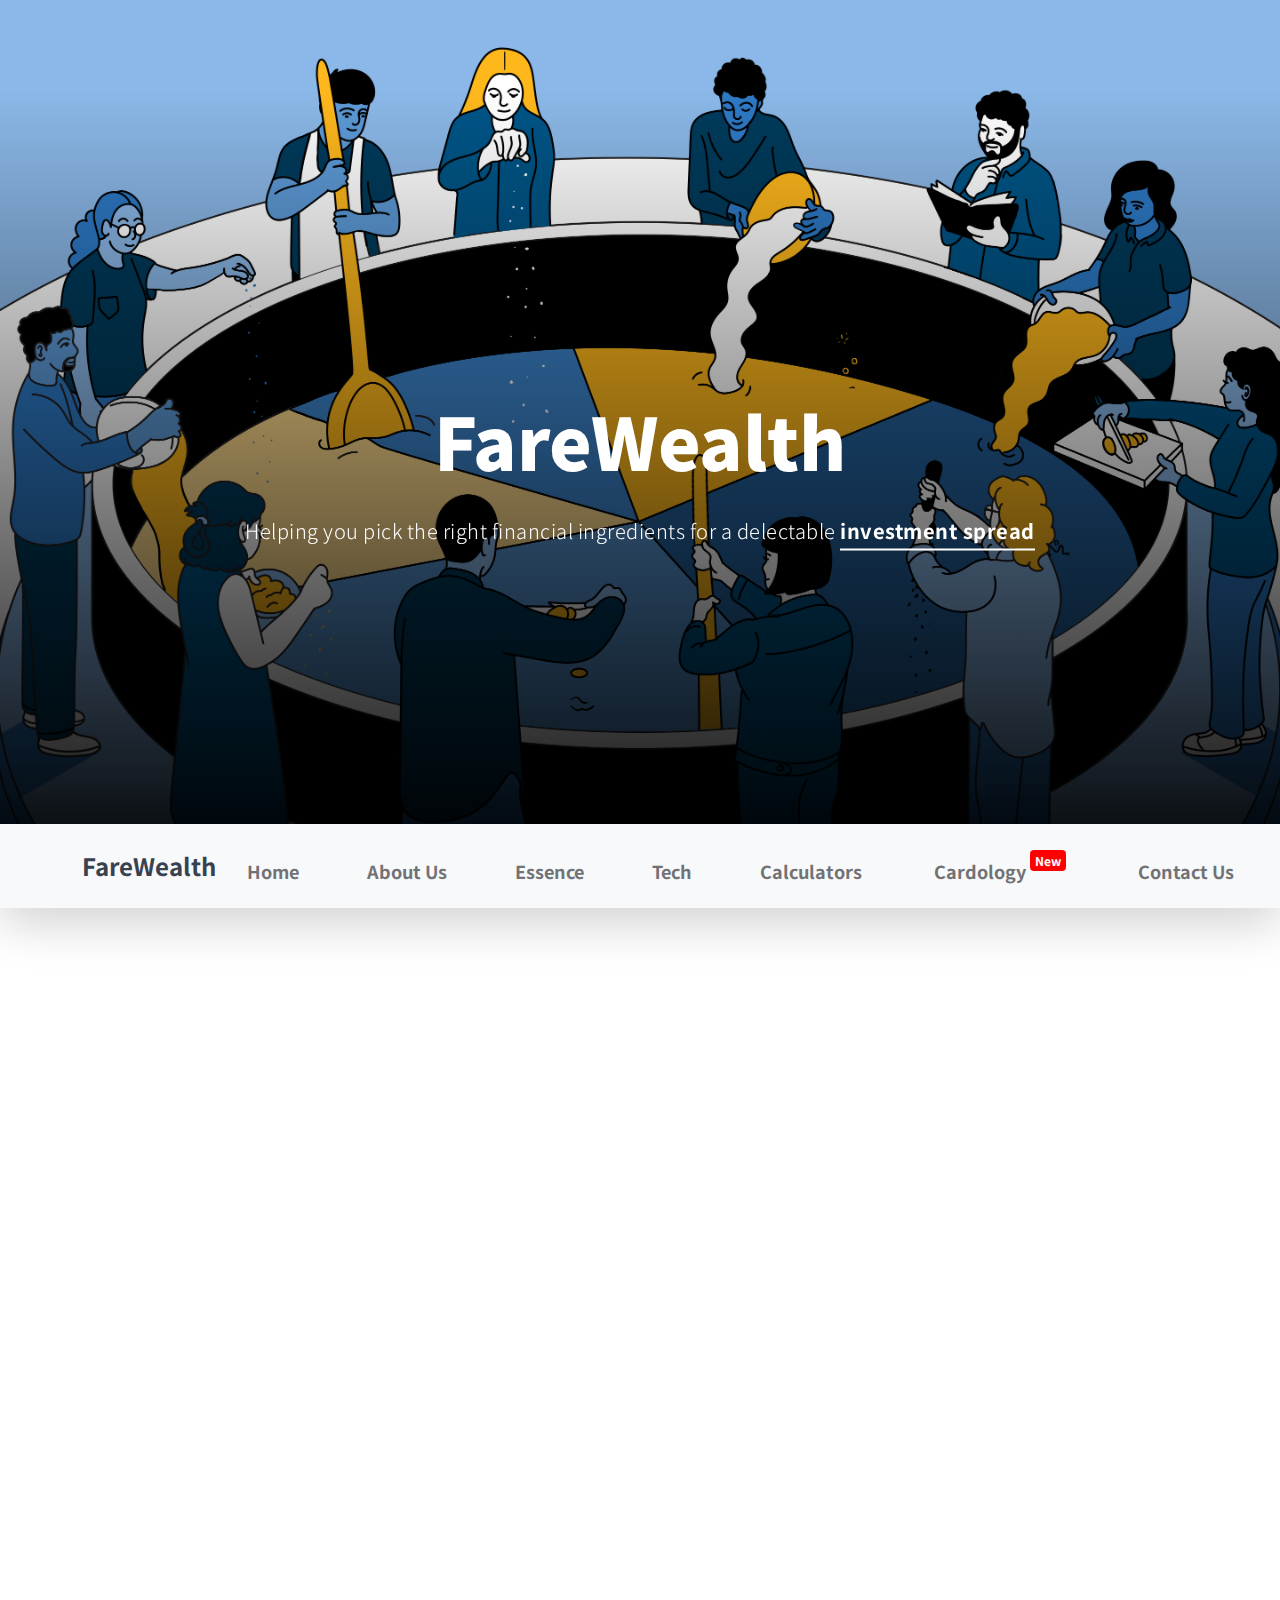
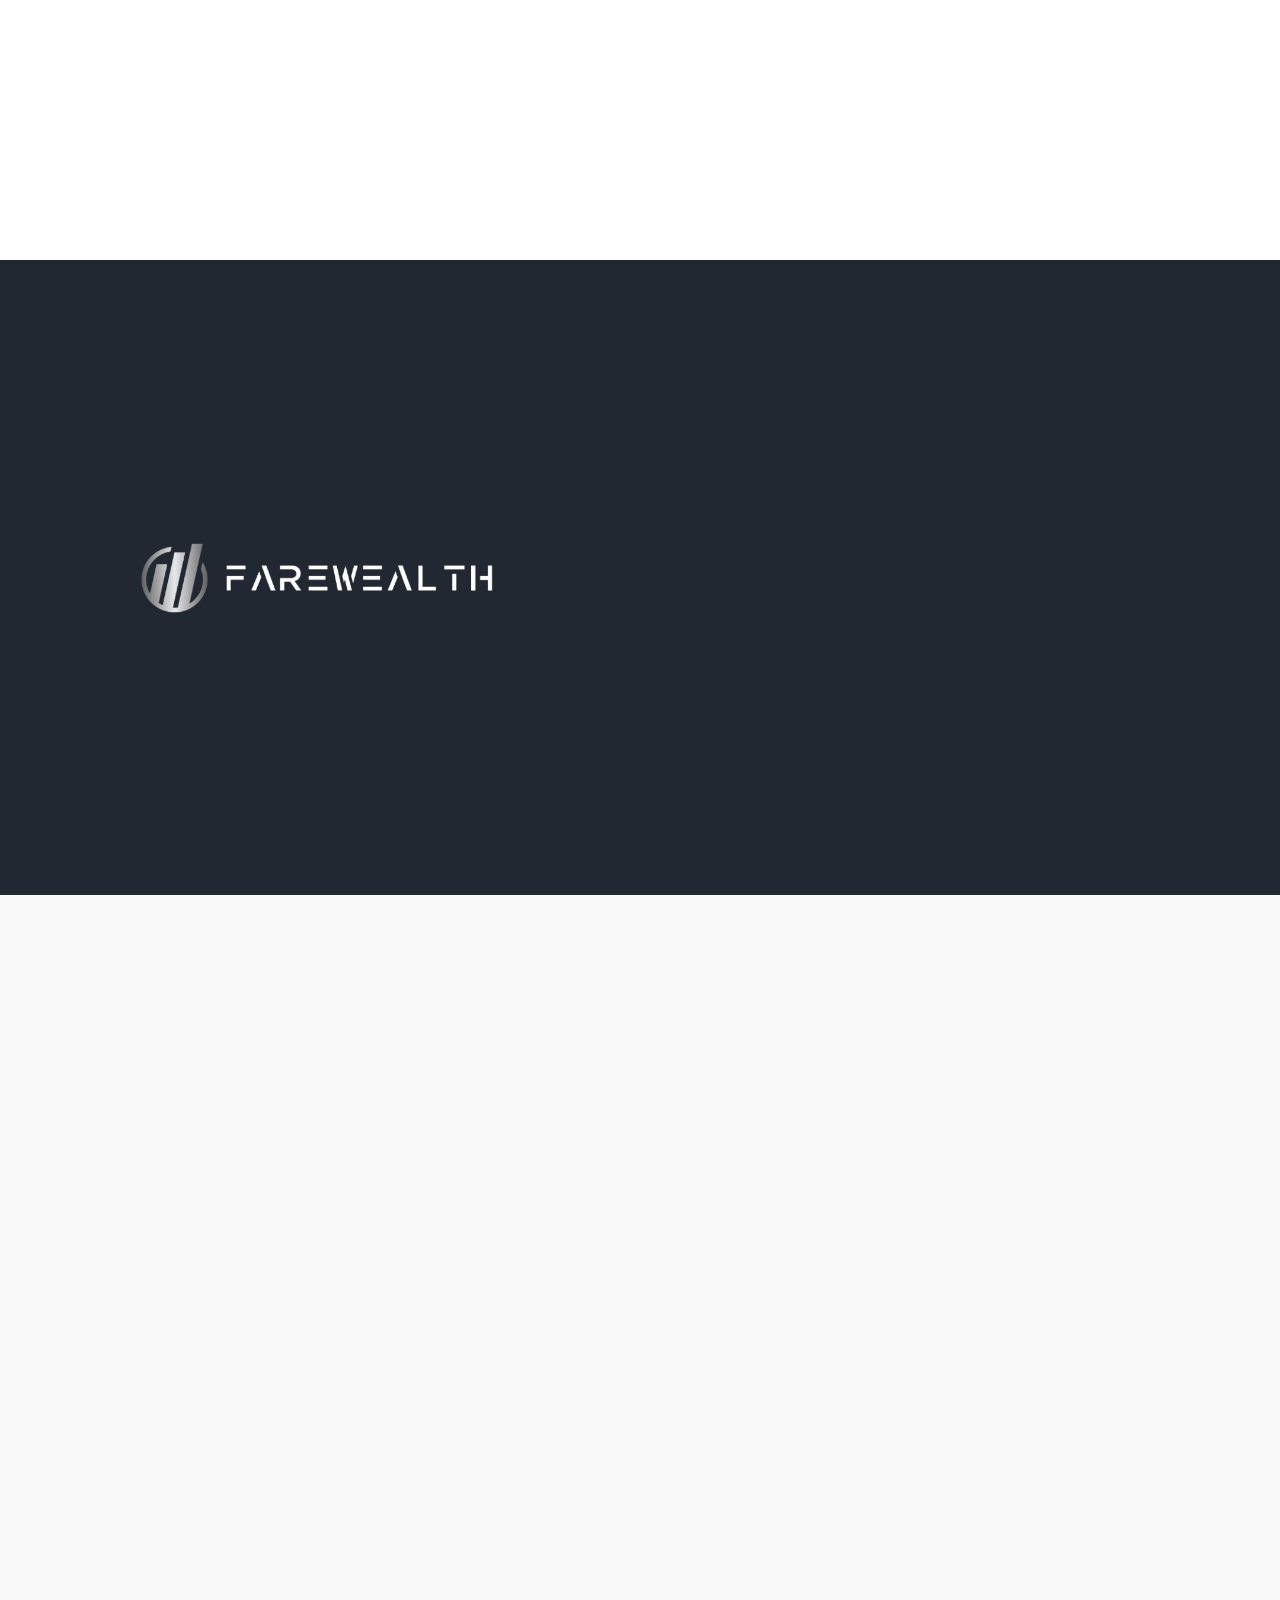
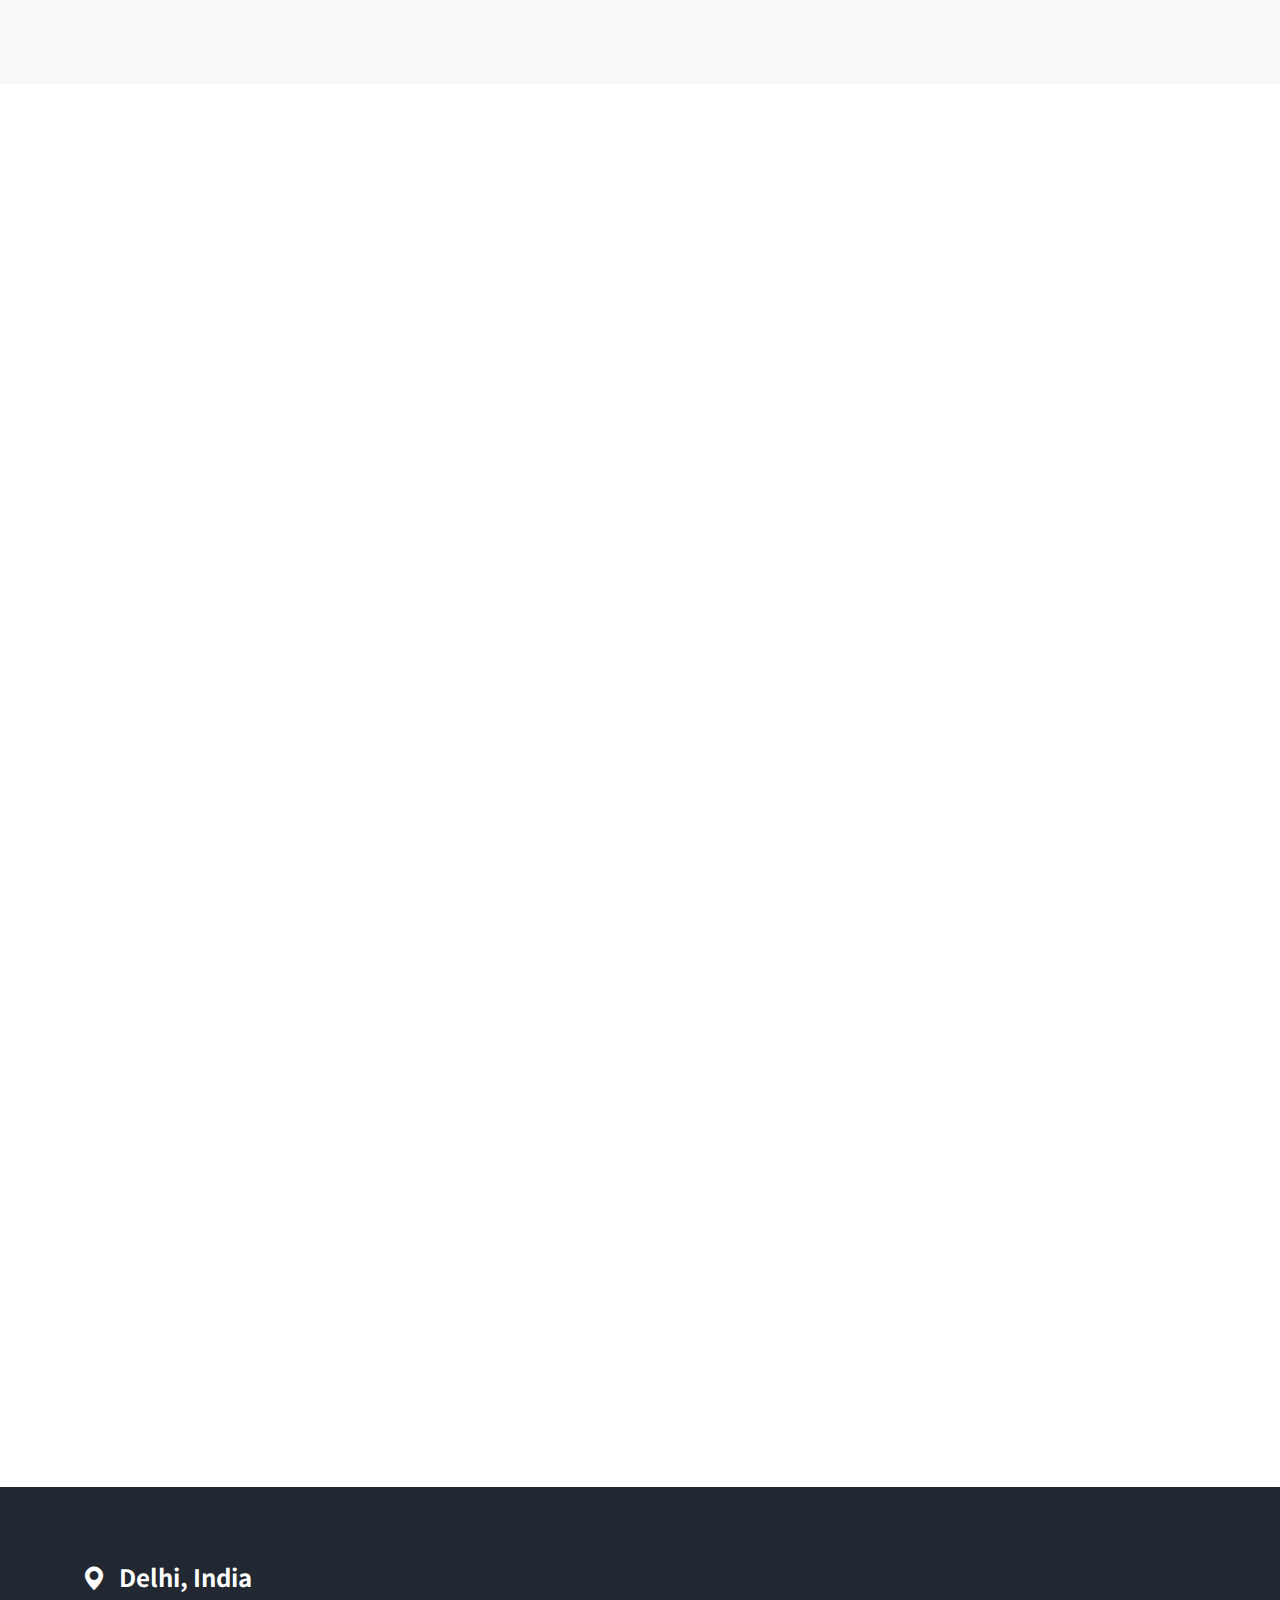
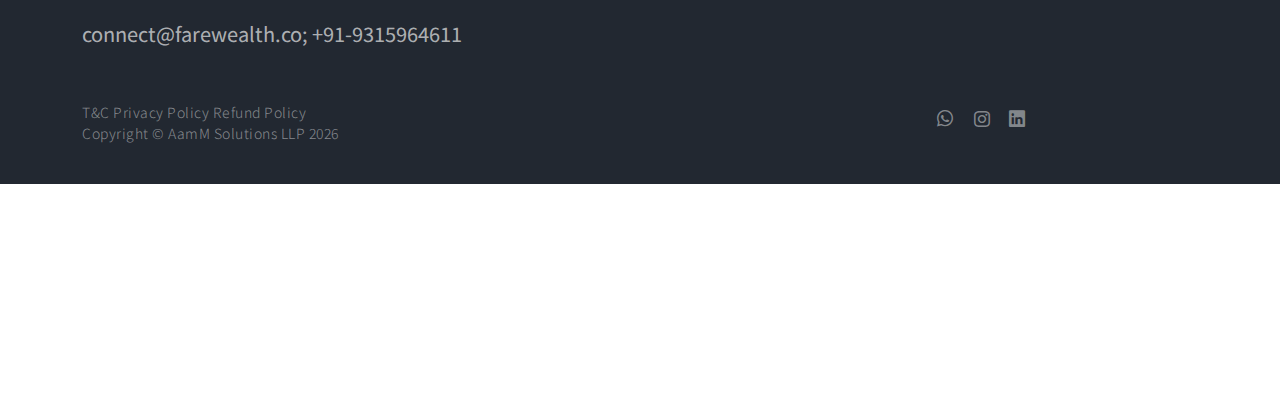
==== index.html @ 481d41b8 "Update index.html" ====
<!doctype html>
<html lang="en">
    <head>
        <meta charset="utf-8">
        <meta name="viewport" content="width=device-width, initial-scale=1">

        <meta name="description" content="">
        <meta name="author" content="">

        <title>FareWealth</title>
        <link href="images/tabicon.png" rel="icon">
        <!-- CSS FILES -->
        <link rel="preconnect" href="https://fonts.googleapis.com">

        <link rel="preconnect" href="https://fonts.gstatic.com" crossorigin>

        <link href="https://fonts.googleapis.com/css2?family=Noto+Sans+JP:wght@100;300;400;700;900&display=swap" rel="stylesheet">

        <link href="css/bootstrap.min.css" rel="stylesheet">
        <link href="css/bootstrap-icons.css" rel="stylesheet">

        <link rel="stylesheet" href="css/magnific-popup.css">

        <link href="css/aos.css" rel="stylesheet">

        <link href="css/templatemo-nomad-force.css" rel="stylesheet">
<!--

TemplateMo 567 Nomad Force

https://templatemo.com/tm-567-nomad-force

-->
    </head>

    <body>

        <main>

            <section class="hero" id="hero">
                <div class="heroText">
                    <h1 class="text-white mt-5 mb-lg-4" data-aos="zoom-in" data-aos-delay="800">
                        FareWealth
                    </h1>

                    <p class="text-secondary-white-color" data-aos="fade-up" data-aos-delay="1000">
                        Helping you pick the right financial ingredients for a delectable <strong class="custom-underline"> investment spread </strong>
                    </p>
                </div>

                <div class="videoWrapper">
                    <video autoplay="" loop="" muted="" class="custom-video" poster="videos/uclaanimation.gif">
                        <source src="videos/uclaanimation.gif" type="video/mp4">

                        Your browser does not support the video tag.
                    </video>
                </div>

                <div class="overlay"></div>
            </section>

            <nav class="navbar navbar-expand-lg bg-light shadow-lg">
                <div class="container">
                    <a class="navbar-brand" href="index">
                        <strong>FareWealth</strong>
                    </a>

                    <button class="navbar-toggler" type="button" data-bs-toggle="collapse" data-bs-target="#navbarNav" aria-controls="navbarNav" aria-expanded="false" aria-label="Toggle navigation">
                        <span class="navbar-toggler-icon"></span>
                    </button>

                    <div class="collapse navbar-collapse" id="navbarNav">
                        <ul class="navbar-nav mx-auto">
                            <li class="nav-item active dropdown">
                                <a class="nav-link dropdown-toggle" href="#hero">Home</a>
                            </li>

                            <!--<li class="nav-item">
                                <a class="nav-link dropdown-toggle" href="mutualfunds" target="_blank">Mutual Funds</a>
                            </li>-->

                            <li class="nav-item dropdown">
                                <a class="nav-link dropdown-toggle" href="#about">About Us</a>
                            </li>

                            <li class="nav-item dropdown">
                                <a class="nav-link dropdown-toggle" href="#means">Essence</a>
                            </li>

                          <!--  <li class="nav-item">
                                <a class="nav-link" href="#portfolio">Portfolio</a>
                            </li>-->

                            <li class="nav-item dropdown">
                                <a class="nav-link dropdown-toggle" href="#news">Tech</a>
                            </li>

                            <li class="nav-item dropdown">
                              <a class="nav-link dropdown-toggle" href="#" id="navbarDropdown" role="button" data-bs-toggle="dropdown" aria-expanded="false">Calculators
                              </a>
                              <ul class="dropdown-menu" aria-labelledby="navbarDropdown">
                                <li><a class="dropdown-item" href="https://digitool03-my.sharepoint.com/:x:/g/personal/mridulgupta_digitool03_onmicrosoft_com/EfhUCdAQ7l9BjDU-XGmKbEYBVWltNuqZII_N6o1cCKenRw?e=5joVPS" target="_blank">Tax Calculator</a></li>
                                <li><hr class="dropdown-divider"></li>
                                <li><a class="dropdown-item" href="https://digitool03-my.sharepoint.com/:x:/g/personal/mridulgupta_digitool03_onmicrosoft_com/EVAZpfSA8N5JsUJC4gy0yOgBJcP99tnajKOXpBSVeJXREg?e=IFRbsC" target="_blank">EMI Calculator</a></li>
                              <!--<li><hr class="dropdown-divider"></li>
                                <li><a class="dropdown-item" href="#">Item 3</a></li>-->
                              </ul>
                            </li>

                            <li class="nav-item dropdown">
                              <a class="nav-link dropdown-toggle" href="cardology" target="_blank">
                                Cardology
                                <sup class="new-banner">New</sup>
                              </a>
                            </li>

                            <li class="nav-item dropdown">
                                <a class="nav-link dropdown-toggle" href="#contact">Contact Us</a>
                            </li>
                            <li class="nav-item dropdown">
                                <a class="nav-link dropdown-toggle" href="https://clients.farewealth.co/login" target="_blank">LogIn</a>
                            </li>
                        </ul>
                    </div>
                </div>
            </nav>

            <section class="section-padding pb-0" id="about">
                <div class="container mb-5 pb-lg-5">
                    <div class="row">
                        <div class="col-12">
                            <h2 class="mb-3" data-aos="fade-up">Let us create your path to Financial Prosperity!</h2>
                        </div>

                        <div class="col-lg-6 col-12 mt-3 mb-lg-5">
                            <p class="me-4" data-aos="fade-up" data-aos-delay="300">FareWealth was founded by a mechanical engineering graduate from Delhi College of Engineering. He brings in a wealth of experience, from esteemed roles at PWC India to the pinnacle of private equity consulting, Bain & Company. <br><br>Here our clients take center stage. We firmly believe in transforming aspirations, no matter their size, into reality. Consider us the missing piece in the intricate puzzle of your life.</p>
                        </div>

                        <div class="col-lg-6 col-12 mt-lg-3 mb-lg-5">
                            <p data-aos="fade-up" data-aos-delay="500">We recognize that the world of investments can be overwhelming. This is why we advocate for Mutual Funds as the launchpad for your financial endeavors. So, let's delve into the realm of mutual funds and investment together! <br><br> With FareWealth, rest assured, there's <b>no fee for you</b>. Our compensation comes from the Asset Management Companies (like SBI, Axis etc.), ensuring your investment growth remains our top priority</p>
                        </div>

                        <div class="col-lg-12 col-12 mt-lg-1 mb-lg-5 text-center">
                          <p data-aos="fade-up" data-aos-delay="500">Wanna Know More About Mutual Funds? <a href="mutualfunds"><b>Click Here</b></a></p>
                        </div>



                    </div>
                </div>
              </section>

              <section class="section-padding pb-0" id="means">

                <div class="container-fluid">
    <div class="row">
        <div class="col-lg-6 col-12 p-0">
            <img src="images/hero-bg2.jpg" class="img-fluid about-image" alt="">
        </div>

        <div class="col-lg-6 col-12" style="background-color: #222831;">
    <div class="d-flex flex-column flex-wrap justify-content-center h-100 py-5 px-4 pt-lg-4 pb-lg-0">
        <h3 class="text-white mb-3" data-aos="fade-up">Fare + Wealth</h3>
        <p class="text-secondary-white-color" data-aos="fade-up">The name precisely encapsulate the idea that we help your investment to fare well.</p>
        <div class="mt-3 custom-links">
            <!--<a href="#news" class="text-white custom-link" data-aos="zoom-in" data-aos-delay="100">Read News & Events</a>-->
            <a href="#contact" class="text-white custom-link" data-aos="zoom-in" data-aos-delay="300">Invest with Us</a>
        </div>
    </div>
</div>
    </div>
</div>

                      <!--  <div class="col-lg-6 col-12 p-0">
                            <section id="myCarousel" class="carousel slide carousel-fade" data-bs-ride="carousel">
                                <div class="carousel-inner">
                                    <div class="carousel-item active">
                                        <img src="images/people/studio-shot-beautiful-happy-retired-caucasian-female-with-pixie-hairdo-crossing-arms-her-chest-having-confident-look-smiling-broadly.jpg" class="img-fluid team-image" alt="">

                                        <div class="team-thumb bg-warning">
                                            <h3 class="text-white mb-0">Susane R.</h3>

                                            <p class="text-secondary-white-color mb-0">Founding Partner</p>
                                        </div>
                                    </div>

                                    <div class="carousel-item">
                                        <img src="images/people/project-leder-with-disabilities-looking-front-sitting-immobilized-wheelchair-business-office-room.jpg" class="img-fluid team-image" alt="">

                                        <div class="team-thumb bg-primary">
                                            <h3 class="text-white mb-0">Morgan S.</h3>

                                            <p class="text-secondary-white-color mb-0">CEO & Investor</p>
                                        </div>
                                    </div>

                                    <div class="carousel-item">
                                        <img src="images/people/asia-business-woman-feeling-happy-smiling-looking-camera-while-relax-home-office.jpg" class="img-fluid team-image" alt="">

                                        <div class="team-thumb bg-success">
                                            <h3 class="text-white mb-0">Naomi W.</h3>

                                            <p class="text-secondary-white-color mb-0">Art Director</p>
                                        </div>
                                    </div>

                                    <div class="carousel-item">
                                        <img src="images/people/happy-african-american-professional-manager-smiling-looking-camera-headshot-portrait.jpg" class="img-fluid team-image" alt="">

                                        <div class="team-thumb bg-info">
                                            <h3 class="text-white mb-0">Robinson H.</h3>

                                            <p class="text-secondary-white-color mb-0">Sales & Marketing</p>
                                        </div>
                                    </div>

                                    <div class="carousel-item">
                                        <img src="images/people/working-business-lady.jpg" class="img-fluid team-image" alt="">

                                        <div class="team-thumb bg-danger">
                                            <h3 class="text-white mb-0">Jane M.</h3>

                                            <p class="text-secondary-white-color mb-0">Project Management</p>
                                        </div>
                                    </div>
                                </div>

                                <button class="carousel-control-prev" type="button" data-bs-target="#myCarousel" data-bs-slide="prev">
                                      <span class="carousel-control-prev-icon" aria-hidden="true"></span>

                                      <span class="visually-hidden">Previous</span>
                                </button>

                                <button class="carousel-control-next" type="button" data-bs-target="#myCarousel" data-bs-slide="next">
                                      <span class="carousel-control-next-icon" aria-hidden="true"></span>

                                      <span class="visually-hidden">Next</span>
                                </button>
                            </section>

                        </div>-->
                    </div>
                </div>
            </section>

            <!--<section class="section-padding" id="portfolio">
                <div class="container">
                    <div class="row">

                        <div class="col-12">
                            <h2 class="mb-5 text-center" data-aos="fade-up">Portfolio</h2>
                        </div>

                        <div class="col-lg-6 col-12">
                            <div class="portfolio-thumb mb-5" data-aos="fade-up">
                                <a href="images/portfolio/visuals-Y4qzW3AsvqI-unsplash.jpeg" class="image-popup">
                                    <img src="images/portfolio/visuals-Y4qzW3AsvqI-unsplash.jpeg" class="img-fluid portfolio-image" alt="">
                                </a>

                                <div class="portfolio-info">
                                    <h4 class="portfolio-title mb-0">Effortless</h4>

                                    <p class="text-danger">Branding</p>
                                </div>
                            </div>

                            <div class="portfolio-thumb" data-aos="fade-up">
                                <a href="images/portfolio/severin-candrian-nn3uIZqmUtE-unsplash.jpeg" class="image-popup">
                                    <img src="images/portfolio/severin-candrian-nn3uIZqmUtE-unsplash.jpeg" class="img-fluid portfolio-image" alt="">
                                </a>

                                <div class="portfolio-info">
                                    <h4 class="portfolio-title mb-0">Health technology</h4>

                                    <p class="text-success">Art Direction</p>
                                </div>
                            </div>
                        </div>

                        <div class="col-lg-6 col-12">
                            <div class="portfolio-thumb mt-5 mt-lg-0 mb-5" data-aos="fade-up">
                                <a href="images/portfolio/tyler-nix-Y1drF0Y3Oe0-unsplash.jpeg" class="image-popup">
                                    <img src="images/portfolio/tyler-nix-Y1drF0Y3Oe0-unsplash.jpeg" class="img-fluid portfolio-image" alt="">
                                </a>

                                <div class="portfolio-info">
                                    <h4 class="portfolio-title mb-0">Maki</h4>

                                    <p class="text-warning">Website</p>
                                </div>
                            </div>

                            <div class="portfolio-thumb" data-aos="fade-up">
                                <a href="images/portfolio/thought-catalog-gv-T-OjLe4c-unsplash.jpeg" class="image-popup">
                                    <img src="images/portfolio/thought-catalog-gv-T-OjLe4c-unsplash.jpeg" class="img-fluid portfolio-image" alt="">
                                </a>

                                <div class="portfolio-info">
                                    <h4 class="portfolio-title mb-0">The gig economy</h4>

                                    <p class="text-info">Graphic</p>
                                </div>
                            </div>
                        </div>

                    </div>
                </div>
            </section>-->

            <section class="news section-padding" id="news">
                <div class="container">
                    <div class="row">

                        <div class="col-12">
                            <h2 class="mb-5 text-center" data-aos="fade-up">Where Technology Meets Finance</h2>
                        </div>

                        <div class="col-lg-6 col-12 mb-5 mb-lg-0">
                            <div class="news-thumb" data-aos="fade-up">
                                <a href="images/news/Dashboard.jpg" target="_blank" class="news-image-hover news-image-hover-warning">
                                    <img src="images/news/Dashboard.jpg" class="img-fluid large-news-image news-image" alt="">
                                </a>

                                <div class="news-text-info">
                                    <h5 class="news-title">
                                        <a class="news-title-link">We leverage our proprietary dashboard to choose amongst 600+ funds keeping in mind the goals of our customers</a>
                                    </h5>


                                </div>
                            </div>
                        </div>

                        <div class="col-lg-6 col-12">
                            <div class="news-thumb news-two-column d-flex flex-column flex-lg-row" data-aos="fade-up">
                                <div class="news-top w-100">

                                    <a href="images/news/Online.jpg" target="_blank" class="news-image-hover news-image-hover-primary">
                                        <img src="images/news/Online.jpg" class="img-fluid news-image" alt="">
                                    </a>

                                    <!--<div class="news-category bg-primary text-white">Events</div>-->
                                </div>

                                <div class="news-bottom w-100">
                                    <div class="news-text-info">
                                        <h5 class="news-title">
                                            <a class="news-title-link">Website Support</a>
                                        </h5>

                                        <!--<div class="d-flex flex-wrap">
                                            <span class="text-muted me-2">
                                                <i class="bi-geo-alt-fill me-1 mb-2 mb-lg-0"></i>
                                                Alaska,
                                            </span>

                                            <span class="text-muted">August 6, 2021</span>
                                        </div>-->
                                    </div>
                                </div>
                            </div>

                            <div class="news-thumb news-two-column d-flex flex-column flex-lg-row" data-aos="fade-up">
                                <div class="news-top w-150" data-aos="fade-up">

                                    <a href="images/news/Mobile1.JPG" target="_blank" class="news-image-hover news-image-hover-success">
                                        <img src="images/news/Mobile1-removebg-preview.png" class="img-fluid news-image" alt="">
                                    </a>

                                    <!--<div class="news-category bg-success text-white">News</div>-->
                                </div>

                                <div class="news-bottom w-100">
                                    <div class="news-text-info">
                                        <h5 class="news-title">
                                            <a class="news-title-link">Mobile App support</a>
                                        </h5>

                                        <!--<span class="text-muted">6 days ago</span>-->
                                    </div>
                                </div>
                            </div>
                        </div>

                    </div>
                </div>
            </section>

            <section class=" contact section-padding" id="contact">
                <div class="container">
                    <div class="row">

                        <div class="col-lg-7 col-12 mx-auto">

                            <h2 class="mb-4 text-center" data-aos="fade-up">  Ready to Embark on Your Journey to Financial Success? Write to Us</h2>

                            <form action="https://script.google.com/macros/s/AKfycbwruWUEUTLa2OE-Oraw8ZgXIZJzVDZC5NrTTnCmEeGoUquD8JCkd6MjQ4aSpHXfGPvAMA/exec" method="post" class="contact-form" role="form" data-aos="fade-up">

                                <div class="row">

                                    <div class="col-lg-6 col-6">
                                        <label for="name" class="form-label">Name <sup class="text-danger">*</sup></label>

                                        <input type="text" name="name" id="name" class="form-control" placeholder="Full name" required>
                                    </div>

                                    <div class="col-lg-6 col-6">
                                        <label for="email" class="form-label">Email <sup class="text-danger">*</sup></label>

                                        <input type="email" name="email" id="email" pattern="[^ @]*@[^ @]*" class="form-control" placeholder="Email address" required>
                                    </div>

                                    <div class="col-12 my-4">
                                        <label for="message" class="form-label">Subject<sup class="text-danger">*</sup></label>

                                        <input type="text" class="form-control" name="subject" id="subject" placeholder="Subject" required>

                                    </div>

                                    <div class="col-12 my-4">
                                        <label for="message" class="form-label">How can we help?</label>

                                        <textarea name="message" rows="6" class="form-control" id="message" placeholder="Tell us about your query" required></textarea>

                                    </div>

                                    <!--<div class="col-12">
                                        <label for="services" class="form-label">Services<sup class="text-danger">*</sup></label>
                                    </div>

                                    <div class="col-lg-4 col-12">
                                        <div class="form-check">
                                            <input type="checkbox" id="checkbox1" name="checkbox1" class="form-check-input">

                                            <label class="form-check-label" for="checkbox1">Branding</label>
                                          </div>
                                    </div>

                                    <div class="col-lg-4 col-12 my-2 my-lg-0">
                                        <div class="form-check">
                                            <input type="checkbox" id="checkbox2" name="checkbox2" class="form-check-input">

                                            <label class="form-check-label" for="checkbox2">Digital Experiences</label>
                                          </div>
                                    </div>

                                    <div class="col-lg-4 col-12">
                                        <div class="form-check">
                                            <input type="checkbox" id="checkbox3" name="checkbox3" class="form-check-input">

                                            <label class="form-check-label" for="checkbox3">Web Development</label>
                                          </div>
                                    </div>-->
                                </div>

                                <div class="col-lg-5 col-12 mx-auto mt-5">
                                    <button type="submit" class="form-control">Send Message</button>
                                </div>
                            </form>
                        </div>

                    </div>
                </div>
            </section>

            <section class="google-map">
                <iframe src="https://www.google.com/maps/embed?pb=!1m18!1m12!1m3!1d14002.927909327225!2d77.0890291670128!3d28.66774283773126!2m3!1f0!2f0!3f0!3m2!1i1024!2i768!4f13.1!3m3!1m2!1s0x390d04709a55ca61%3A0x733c78dcf34281ce!2sPaschim%20Vihar%2C%20Delhi!5e0!3m2!1sen!2sin!4v1692010261203!5m2!1sen!2sin" class="map-iframe" width="100%" height="400" style="border:0;" allowfullscreen="" loading="lazy" referrerpolicy="no-referrer-when-downgrade"></iframe>
            </section>

        </main>

        <footer class="site-footer">
            <div class="container">
                <div class="row">

                    <div class="col-12">
                        <h5 class="text-white">
                            <i class="bi-geo-alt-fill me-2"></i>
                            Delhi, India
                        </h5>

                        <a href="mailto:connect@farewealth.co" class="custom-link mt-3 mb-5">
                            connect@farewealth.co;
                        </a>
                        <a href="tel://+919315964611" class="custom-link mt-3 mb-5">
                            +91-9315964611
                        </a>
                    </div>

                    <div class="col-6">
                        <p class="copyright-text mb-0">
                        <a class="copyright-text mb-0" href="legal.html#why" target="_blank">T&C</a>
                        <a class="copyright-text mb-0" href="legal.html#go" target="_blank">Privacy Policy</a>
                        <a class="copyright-text mb-0" href="legal.html#contact" target="_blank">Refund Policy</a>
                        <p class="copyright-text mb-0">Copyright © AamM Solutions LLP <script>document.write(new Date().getFullYear());</script>

                      <!--  <br><br>Design: <a href="https://templatemo.com/page/1" target="_parent">TemplateMo</a></p>-->

                    </div>

                    <div class="col-lg-3 col-5 ms-auto">
                        <ul class="social-icon">
                            <!--<li><a href="#" class="social-icon-link bi-facebook"></a></li>

                            <li><a href="#" class="social-icon-link bi-twitter"></a></li>-->

                            <li><a href="https://bit.ly/sayhiFW" class="social-icon-link bi-whatsapp"></a></li>

                            <li><a href="https://www.instagram.com/fare.wealth/" class="social-icon-link bi-instagram"></a></li>

                            <li><a href="https://www.linkedin.com/company/farewealth" class="social-icon-link bi-linkedin"></a></li>
                        </ul>
                    </div>

                </div>
            </section>
        </footer>

        <!-- JAVASCRIPT FILES -->
        <script src="js/jquery.min.js"></script>
        <script src="js/bootstrap.bundle.min.js"></script>
        <script src="js/jquery.sticky.js"></script>
        <script src="js/aos.js"></script>
        <script src="js/jquery.magnific-popup.min.js"></script>
        <script src="js/magnific-popup-options.js"></script>
        <script src="js/scrollspy.min.js"></script>
        <script src="js/custom.js"></script>

    </body>
</html>
---- css/templatemo-nomad-force.css ----
/*

TemplateMo 567 Nomad Force

https://templatemo.com/tm-567-nomad-force

*/

/*---------------------------------------
  CUSTOM PROPERTIES ( VARIABLES )
-----------------------------------------*/
:root {
  --white-color:                  #FFFFFF;
  --primary-color:                #37414f;
  --section-bg-color:             #f9f9f9;
  --dark-color:                   #222831;
  --grey-color:                   #fcfeff;
  --text-secondary-white-color:   rgba(255, 255, 255, 0.98);
  --title-color:                  #565758;
  --p-color:                      #717275;

  --body-font-family:           'Noto Sans JP', sans-serif;

  --h1-font-size:               72px;
  --h2-font-size:               42px;
  --h3-font-size:               36px;
  --h4-font-size:               32px;
  --h5-font-size:               24px;
  --h6-font-size:               22px;
  --p-font-size:                20px;
  --copyright-text-font-size:   14px;
  --custom-link-font-size:      12px;

  --font-weight-light:          300;
  --font-weight-normal:         400;
  --font-weight-bold:           700;
  --font-weight-black:          900;
}

body,
html {
  height: 100%;
}

body {
    background: var(--white-color);
    font-family: var(--body-font-family);
    position: relative;
}

/*---------------------------------------
  TYPOGRAPHY
-----------------------------------------*/

h2,
h3,
h4,
h5,
h6 {
  color: var(--dark-color);
  line-height: inherit;
}

h1,
h2,
h3,
h4,
h5,
h6 {
  font-weight: var(--font-weight-bold);
}

h1,
h2 {
  font-weight: var(--font-weight-black);
}

h1 {
  font-size: var(--h1-font-size);
  line-height: normal;
}

h2 {
  font-size: var(--h2-font-size);
}

h3 {
  font-size: var(--h3-font-size);
}

h4 {
  font-size: var(--h4-font-size);
}

h5 {
  font-size: var(--h5-font-size);
}

h6 {
  font-size: var(--h6-font-size);
}

p {
  color: var(--p-color);
  font-size: var(--p-font-size);
  font-weight: var(--font-weight-light);
  letter-spacing: 0.5px;
}

.text-secondary-white-color {
  color: var(--text-secondary-white-color);
}

a,
button {
  touch-action: manipulation;
  transition: all 0.3s;
}

a {
  color: var(--p-color);
  text-decoration: none;
}

a:hover {
  color: var(--primary-color);
}

::selection {
  background: var(--dark-color);
  color: var(--white-color);
}

.custom-underline {
  border-bottom: 2px solid var(--white-color);
  color: var(--white-color);
  padding-bottom: 4px;
}

.videoWrapper {
  position: relative;
  padding-bottom: 56.25%; /* 16:9 */
  height: 0;
  z-index: -100;
}

.custom-video {
  position: absolute;
  top: 0;
  left: 0;
  width: 100%;
  height: 100%;
}

.overlay {
  background: linear-gradient(to top, #000, transparent 90%);
  position: absolute;
  top: 0;
  right: 0;
  bottom: 0;
  left: 0;
}

/*---------------------------------------
  Banner
-----------------------------------------*/
.new-banner {
    background-color: #ff0000; /* Choose your desired background color */
    color: #ffffff; /* Choose text color that contrasts well with the background */
    padding: 2px 5px;
    border-radius: 4px;
    font-size: 12px;
    vertical-align: super; /* This makes the text superscript */
    animation: blinkAnimation 5s infinite; /* Apply the blinking animation */
}

@keyframes blinkAnimation {
    0%, 50%, 100% {
        opacity: 1; /* Fully visible */
    }
    25%, 75% {
        opacity: 0; /* Invisible */
    }
}


/*---------------------------------------
  CUSTOM LINK
-----------------------------------------*/
.carousel-item img {
    max-width: 100%;
    height: auto;
}

/*---------------------------------------
  Form arrow
-----------------------------------------*/
.arrow-btn {
            background: none;
            border: none;
            cursor: pointer;
            font-size: 24px;
        }
        .next-btn {
            float: right; /* Align the button to the right */
        }

.dropdown-arrow {
        position: absolute;
        top: 50%;
        right: 10px;
        transform: translateY(-50%);
        pointer-events: none;
    }

    /* Style for the select elements to add some padding for the arrow icon */
    select {
        padding-right: 30px; /* Adjust as needed */
    }

/*---------------------------------------
  CUSTOM LINK
-----------------------------------------*/
.custom-links {
  max-width: 230px;
}

.custom-link {
  position: relative;
  overflow: hidden;
  z-index: 1;
  display: inline-block;
  transition: all .3s cubic-bezier(.645,.045,.355,1);
}

.custom-link::after {
  content: "";
  width: 0;
  height: 2px;
  bottom: 0;
  position: absolute;
  left: auto;
  right: 0;
  z-index: -1;
  transition: width .6s cubic-bezier(.25,.8,.25,1) 0s;
  background: currentColor;
}

.custom-link:hover::after {
  width: 100%;
  left: 0;
  right: auto;
}

.custom-link:hover,
.custom-link:hover::after {
  color: var(--white-color);
}

b,
strong {
  font-weight: var(--font-weight-bold);
}

/*---------------------------------------
  NAVIGATION
-----------------------------------------*/

.navbar {
  z-index: 9;
  right: 0;
  left: 0;
  padding-top: 15px;
  padding-bottom: 15px;
}

.navbar-brand {
  color: var(--primary-color);
  font-size: 24px;
  font-weight: var(--font-weight-bold);
}

.navbar-expand-lg .navbar-nav .nav-link {
  padding-right: 15px;
  padding-left: 15px;
}

.navbar-nav .nav-link::after {
  content: "\f140";
  font-family: bootstrap-icons;
  display: inline-block;
  margin-left: 10px;
  color: var(--primary-color);
  opacity: 0;
  -webkit-transition: opacity 0.3s, -webkit-transform 0.3s;
  -moz-transition: opacity 0.3s, -moz-transform 0.3s;
  transition: opacity 0.3s, transform 0.3s;
  -webkit-transform: translateY(10px);
  -moz-transform: translateY(10px);
  transform: translateY(10px);
}

.navbar-nav .nav-link:hover::after {
  opacity: 1;
  -webkit-transform: translateY(0px);
  -moz-transform: translateY(0px);
  transform: translateY(0px);
}

.navbar-nav .nav-link {
  color: var(--p-color);
  font-size: 18px;
  font-weight: var(--font-weight-bold);
  position: relative;
}

.navbar-nav .nav-link:hover::after,
.navbar-nav .nav-item.active .nav-link::after {
  color: var(--primary-color);
  opacity: 1;
  -webkit-transform: translateY(0px);
  -moz-transform: translateY(0px);
  transform: translateY(0px);
}

.navbar-nav .nav-item.active .nav-link,
.nav-link:focus,
.nav-link:hover {
  color: var(--dark-color);
}

.nav-link:focus {
  color: var(--p-color);
}

.navbar-toggler {
  border: 0;
  padding: 0;
  cursor: pointer;
  margin: 0;
  width: 30px;
  height: 35px;
  outline: none;
}

.navbar-toggler:focus {
  outline: none;
  box-shadow: none;
}

.navbar-toggler[aria-expanded="true"] .navbar-toggler-icon {
  background: transparent;
}

.navbar-toggler[aria-expanded="true"] .navbar-toggler-icon:before,
.navbar-toggler[aria-expanded="true"] .navbar-toggler-icon:after {
  transition: top 300ms 50ms ease, -webkit-transform 300ms 350ms ease;
  transition: top 300ms 50ms ease, transform 300ms 350ms ease;
  transition: top 300ms 50ms ease, transform 300ms 350ms ease, -webkit-transform 300ms 350ms ease;
  top: 0;
}

.navbar-toggler[aria-expanded="true"] .navbar-toggler-icon:before {
  transform: rotate(45deg);
}

.navbar-toggler[aria-expanded="true"] .navbar-toggler-icon:after {
  transform: rotate(-45deg);
}

.navbar-toggler .navbar-toggler-icon {
  background: var(--dark-color);
  transition: background 10ms 300ms ease;
  display: block;
  width: 30px;
  height: 2px;
  position: relative;
}

.navbar-toggler .navbar-toggler-icon:before,
.navbar-toggler .navbar-toggler-icon:after {
  transition: top 300ms 350ms ease, -webkit-transform 300ms 50ms ease;
  transition: top 300ms 350ms ease, transform 300ms 50ms ease;
  transition: top 300ms 350ms ease, transform 300ms 50ms ease, -webkit-transform 300ms 50ms ease;
  position: absolute;
  right: 0;
  left: 0;
  background: var(--dark-color);
  width: 30px;
  height: 2px;
  content: '';
}

.navbar-toggler .navbar-toggler-icon:before {
  top: -8px;
}

.navbar-toggler .navbar-toggler-icon:after {
  top: 8px;
}

/*---------------------------------------
  HERO
-----------------------------------------*/
.hero {
  position: relative;
  overflow: hidden;
}

@media screen and (min-width: 992px) {
  .hero {
    height: 100vh;
  }

  .custom-video,
  .news-detail-image {
    object-fit: cover;
    width: 100vw;
    height: 100vh;
  }

  .sticky-wrapper {
    position: relative;
    bottom: 76px;
  }
}

.heroText {
  position: absolute;
  z-index: 9;
  top: 50%;
  left: 50%;
  transform: translate(-50%, -50%);
  width: 85%;
  text-align: center;
}

/*---------------------------------------
  ABOUT & TEAM MEMBERS
-----------------------------------------*/
.about-image,
.team-image {
  width: 100%;
  height: 100%;
  max-height: 635px;
  min-height: 475px;
  object-fit: cover;
}

.team-thumb {
  background: var(--white-color);
  position: absolute;
  bottom: 0;
  right: 0;
  width: 65%;
  padding: 22px 32px 32px 32px;
}

.carousel-control-next,
.carousel-control-prev {
  top: auto;
  bottom: 2.5rem;
}

.carousel-control-prev {
  right: 4rem;
  left: auto;
}

.carousel-control-next-icon,
.carousel-control-prev-icon {
  background-color: var(--dark-color);
  background-size: 50% 50%;
  border-radius: 100px;
  width: 3rem;
  height: 3rem;
}

/*---------------------------------------
  PORTFOLIO
-----------------------------------------*/
.portfolio-thumb {
  position: relative;
  overflow: hidden;
}

.portfolio-info {
  margin: 20px;
}

/*---------------------------------------
  NEWS & EVENTS
-----------------------------------------*/

.news,
.related-news {
  background: var(--section-bg-color);
}

.news-thumb {
  position: relative;
}

.news-category {
  background: var(--white-color);
  position: absolute;
  z-index: 9;
  top: 0;
  left: 0;
  padding: 4px 12px;
  display: inline-block;
}

.news-text-info {
  margin: 0 20px;
}

.news-title {
  margin-top: 15px;
  margin-bottom: 15px;
}

.news-title-link {
  color: var(--title-color);
  display: inline-block;
}

.news-title-link:hover {
  color: var(--dark-color);
}

.portfolio-image,
.news-image {
  display: block;
  transition: transform 0.6s ease-out;
}

.news-image-hover {
  display: inline-block;
  position: relative;
  overflow: hidden;
  z-index: 1;
  transition: all .3s cubic-bezier(.645,.045,.355,1);
  padding-bottom: 4px;
  height: 100%;
}

.news-image-hover::after {
  content: "";
  width: 0;
  height: 4px;
  bottom: 0;
  position: absolute;
  left: auto;
  right: 0;
  z-index: -1;
  transition: width .6s cubic-bezier(.25,.8,.25,1) 0s;
  background: #3b699d;
}

.news-image-hover-warning::after {
  background: #37414f;
}

.news-image-hover-primary::after {
  background: #0d6efd;
}

.news-image-hover-success::after {
  background: #3b699d;
}

.news-image-hover-ranking::after {
  background: #c49a67;
}

.news-image-hover:hover::after {
  width: 100%;
  left: 0;
  right: auto;
  z-index: 9;
}

.image-popup:hover .portfolio-image,
.news-image-hover:hover .news-image {
  transform: scale(1.02);
}

.news-two-column {
  min-height: 199px;
  margin-bottom: 16px;
}

.news-two-column .news-image {
  width: 100%;
  height: 100%;
  object-fit: cover;
}

.social-share-link,
.social-share-link + span {
  color: rgba(255, 255, 255, 0.65);
}

/*---------------------------------------
  SECTION
-----------------------------------------*/
.section-padding {
  padding-top: 7rem;
  padding-bottom: 7rem;
}

/*---------------------------------------
  Google Form
-----------------------------------------*/
.responsive-iframe-container {
        position: relative;
        overflow: hidden;
        padding-top: 75%; /* 16:9 aspect ratio */
    }

    .responsive-iframe-container iframe {
        position: absolute;
        top: 0;
        left: 0;
        width: 100%;
        height: 100%;
    }

    @media (max-width: 768px) {
        .col-lg-8 {
            width: 100%;
        }
    }

/*---------------------------------------
  Button1
-----------------------------------------*/

.button1-container {
  text-align: center; /* Center-align content */
}

.small-button1 {
  background: var(--dark-color);
  border: none;
  border-radius: 100px;
  color: var(--white-color);
  font-weight: var(--font-weight-bold);
  text-transform: uppercase;
  padding: 16px;
  transition: all 0.6s ease-out;
}

/*---------------------------------------
  CONTACT
-----------------------------------------*/
.contact-info {
  padding: 40px;
}

.contact-form .form-control {
  border-radius: 0;
  font-weight: var(--font-weight-normal);
  padding-top: 12px;
  padding-bottom: 12px;
}

.contact-form button[type='submit'] {
  background: var(--dark-color);
  border: none;
  border-radius: 100px;
  color: var(--white-color);
  font-weight: var(--font-weight-bold);
  text-transform: uppercase;
  padding: 16px;
  transition: all 0.6s ease-out;
}

.contact-form button[type='submit']:hover {
  background: var(--primary-color);
}

.form-label {
  color: var(--p-color);
  font-weight: var(--font-weight-bold);
}

.map-iframe {
  display: block;

}

/*---------------------------------------
  SITE FOOTER
-----------------------------------------*/
.site-footer {
  background: var(--dark-color);
  padding-top: 4.5rem;
  padding-bottom: 2.5rem;
}

.site-footer .custom-link {
  color: rgba(255, 255, 255, 0.65);
  font-size: var(--p-font-size);
}

.site-footer .custom-link:hover,
.site-footer .social-icon-link:hover {
  color: var(--white-color);
}

.copyright-text {
  color: rgba(255, 255, 255, 0.45);
  font-size: var(--copyright-text-font-size);
}

/*---------------------------------------
  SOCIAL ICON
-----------------------------------------*/
.social-icon {
  margin: 0;
  padding: 0;
}

.social-icon li {
  list-style: none;
  display: inline-block;
  vertical-align: top;
}

.social-icon-link {
  color: rgba(255, 255, 255, 0.45);
  font-size: 1rem;
  display: inline-block;
  vertical-align: top;
  margin-top: 4px;
  margin-bottom: 4px;
  margin-right: 15px;
}

.social-icon-link:hover {
  color: var(--primary-color);
}

/*---------------------------------------
  RESPONSIVE STYLES
-----------------------------------------*/
@media screen and (min-width: 1600px) {
  .news-two-column {
    min-height: 232.5px;
  }
}

@media screen and (max-width: 991px) {
  h1 {
    font-size: 48px;
  }

  h2 {
    font-size: 36px;
  }

  h3 {
    font-size: 32px;
  }

  h4 {
    font-size: 28px;
  }

  h5 {
    font-size: 20px;
  }

  h6 {
    font-size: 18px;
  }

  .navbar {
    padding-top: 10px;
    padding-bottom: 10px;
  }

  .section-padding {
    padding-top: 6rem;
    padding-bottom: 6rem;
  }

  .team-thumb {
    left: 0;
    width: auto;
  }

  .news-two-column {
    height: auto !important;
    min-height: inherit;
  }

  .news .col-12 .news-two-column:first-child {
    margin-bottom: 38px;
  }
}

@media screen and (max-width: 767px) {
  .news-detail-title {
    font-size: 36px;
  }
}

@media screen and (max-width: 360px) {
  h1 {
    font-size: 32px;
  }

  .heroText p {
    font-size: 14px;
  }
}

@media screen and (max-width: 359px) {
  .news-detail-title {
    font-size: 22px;
  }
}
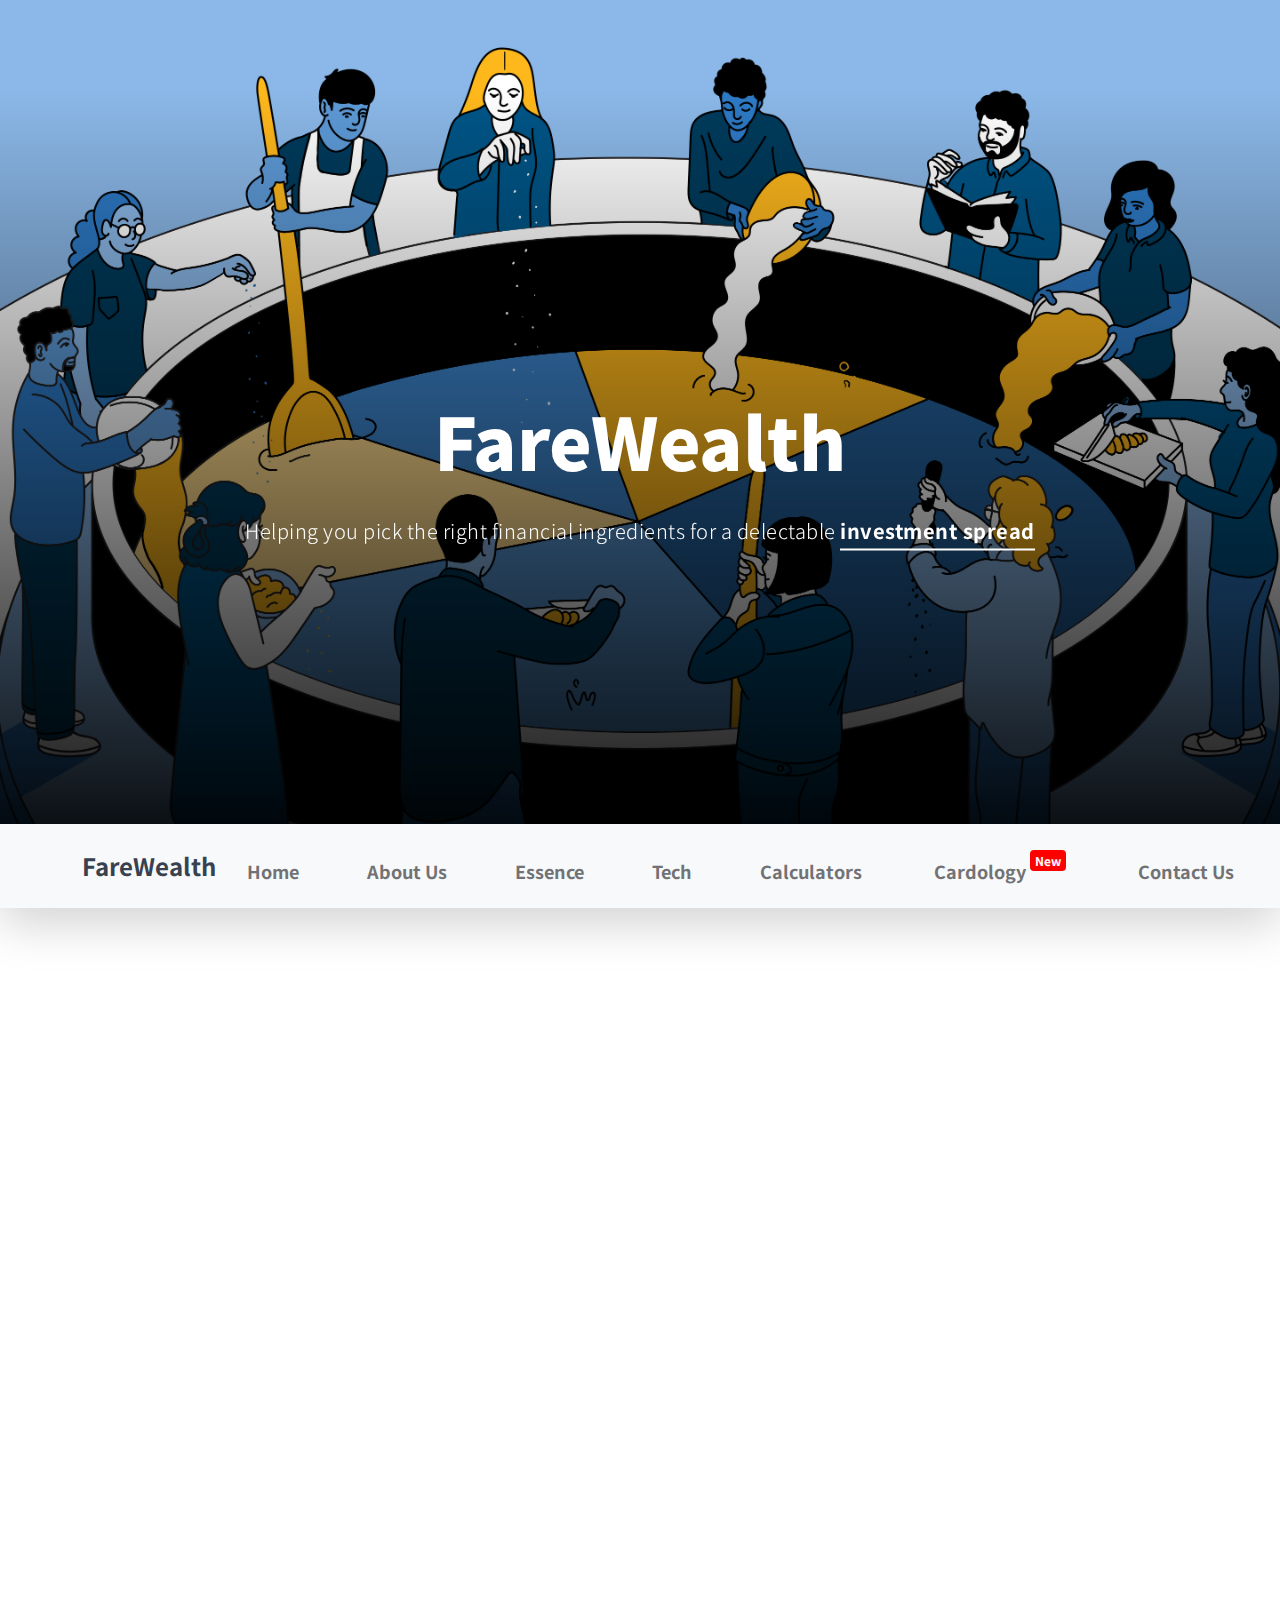
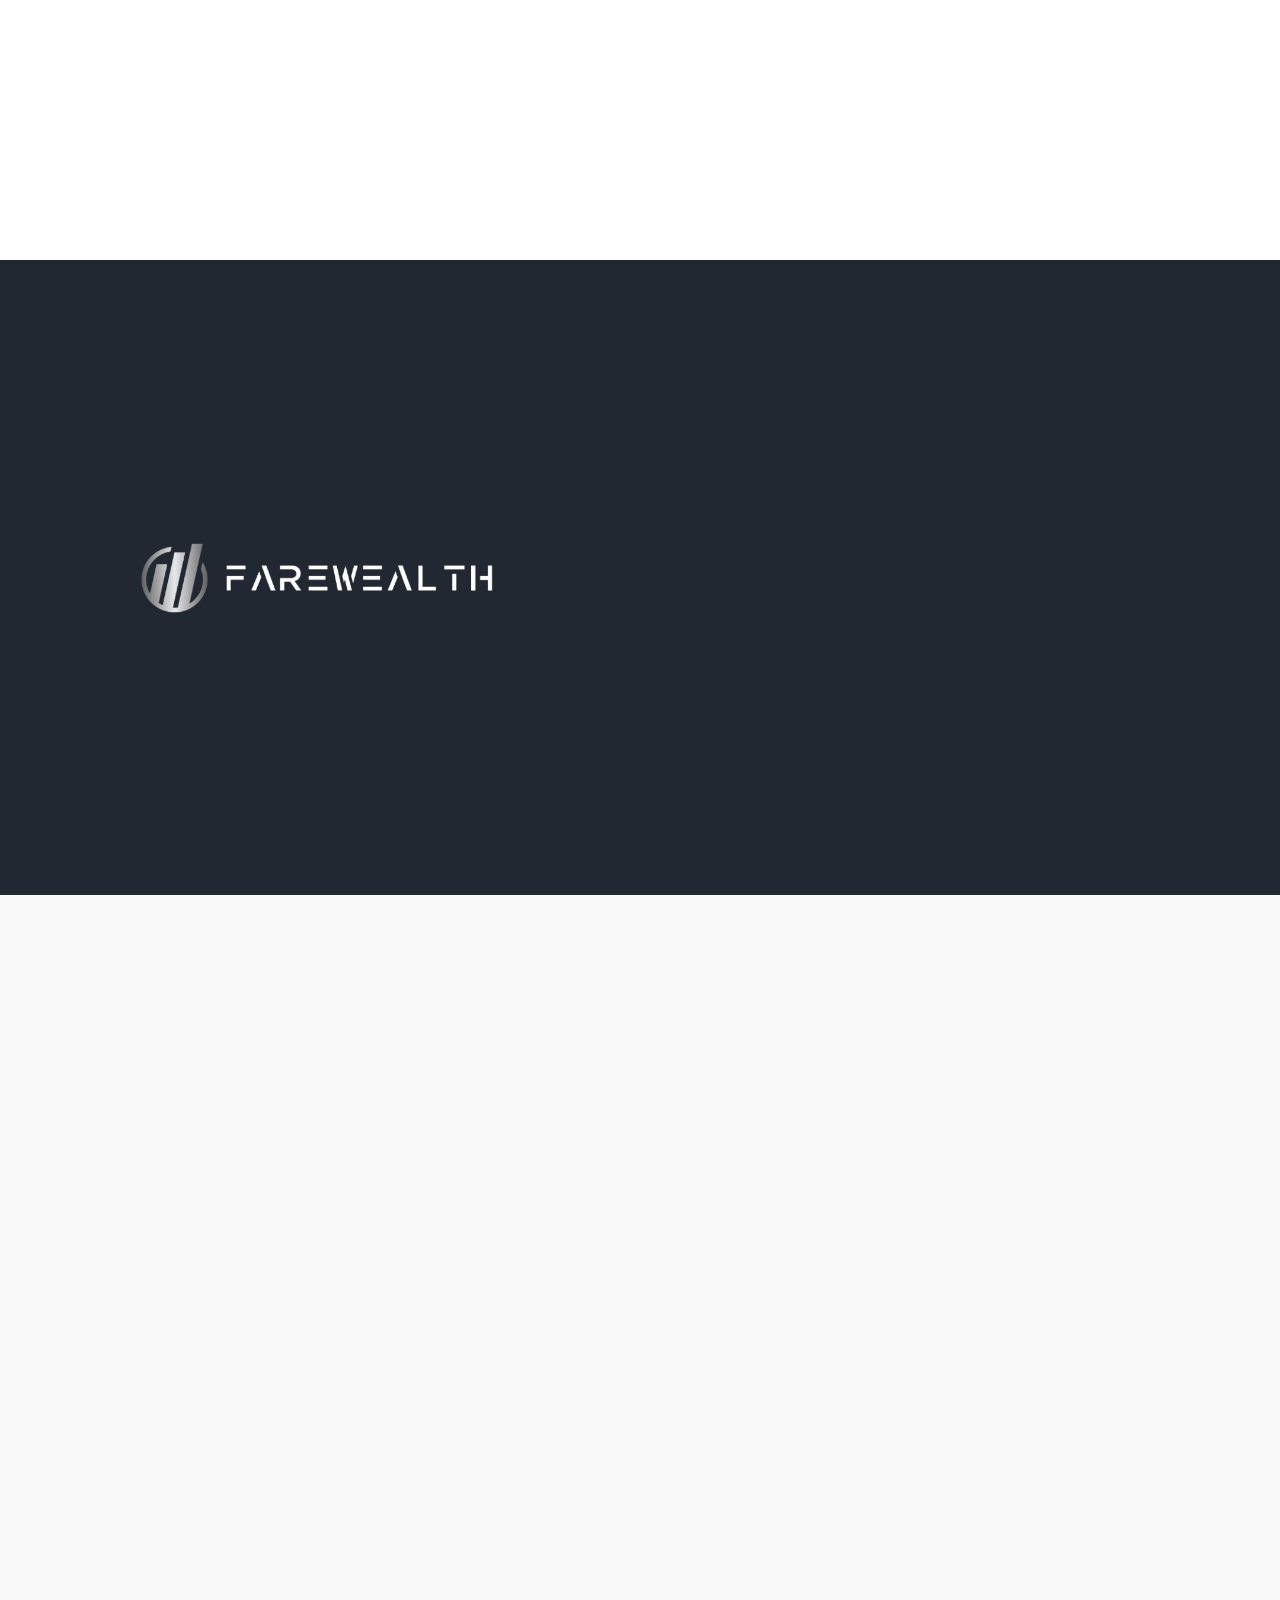
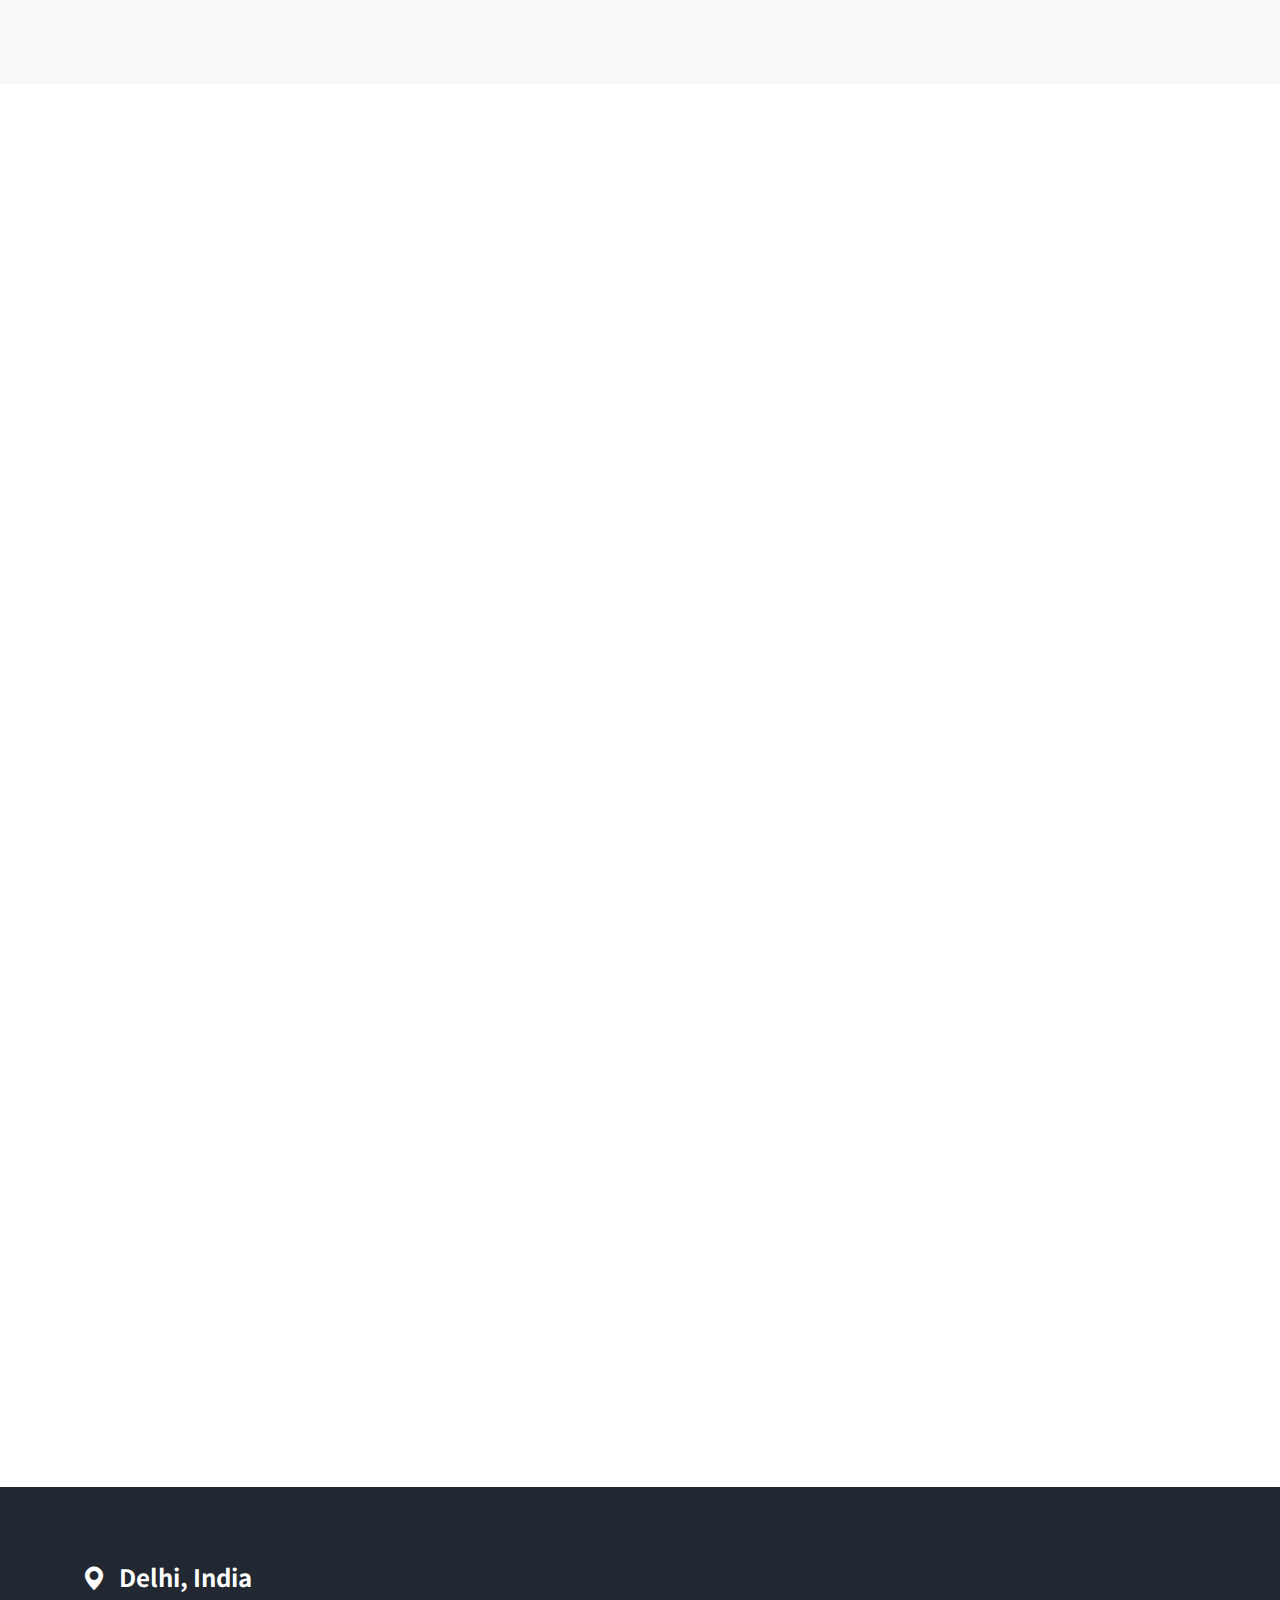
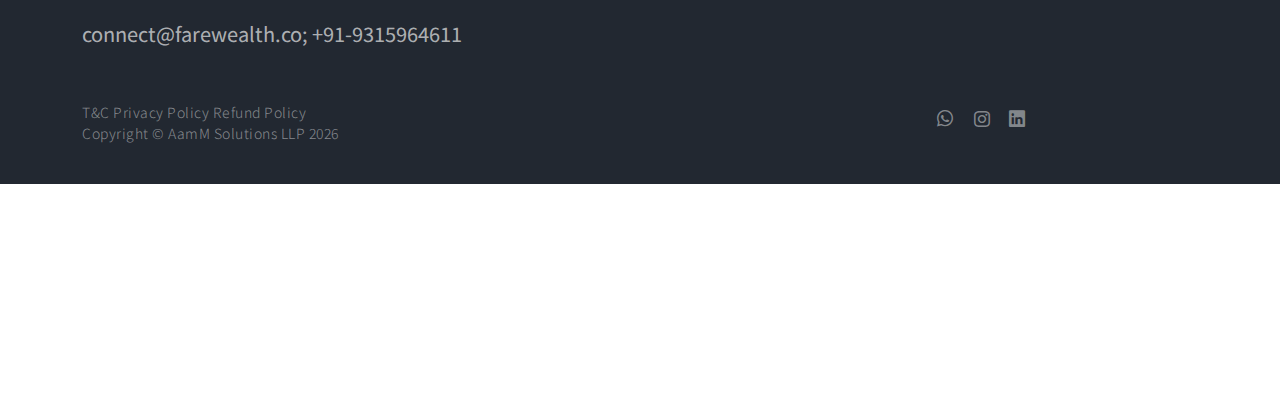
==== commit cbb2d333: "Update index.html" ====
--- a/index.html
+++ b/index.html
@@ -394,7 +394,7 @@
 
                             <h2 class="mb-4 text-center" data-aos="fade-up">  Ready to Embark on Your Journey to Financial Success? Write to Us</h2>
 
-                            <form action="https://script.google.com/macros/s/AKfycbwruWUEUTLa2OE-Oraw8ZgXIZJzVDZC5NrTTnCmEeGoUquD8JCkd6MjQ4aSpHXfGPvAMA/exec" method="post" class="contact-form" role="form" data-aos="fade-up">
+                            <form action="https://script.google.com/macros/s/AKfycbwjyB2Yvc_RsYFOpd5zxSV2ZTTUUC3l555EymZQPy8Kl7MNuDoJr4MFDnYHr0AOpTbxMw/exec" method="post" class="contact-form" role="form" data-aos="fade-up">
 
                                 <div class="row">
 
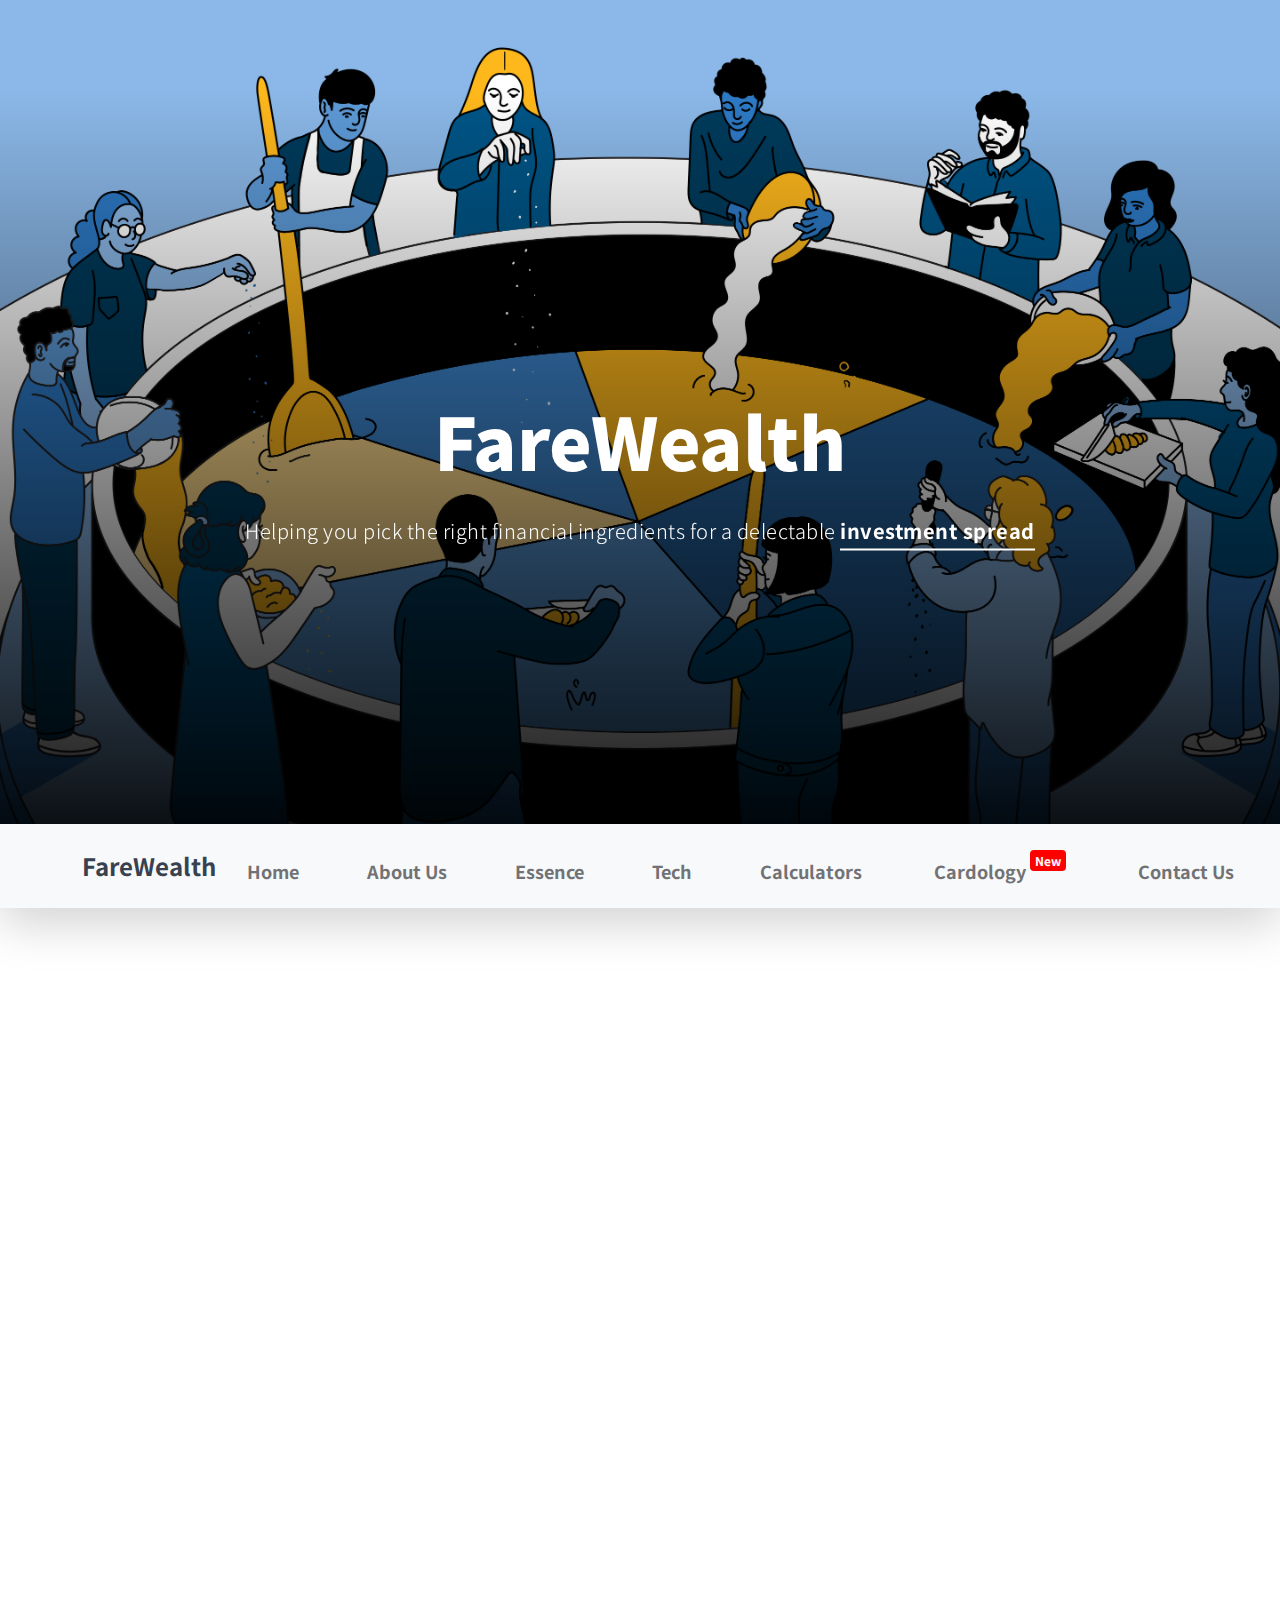
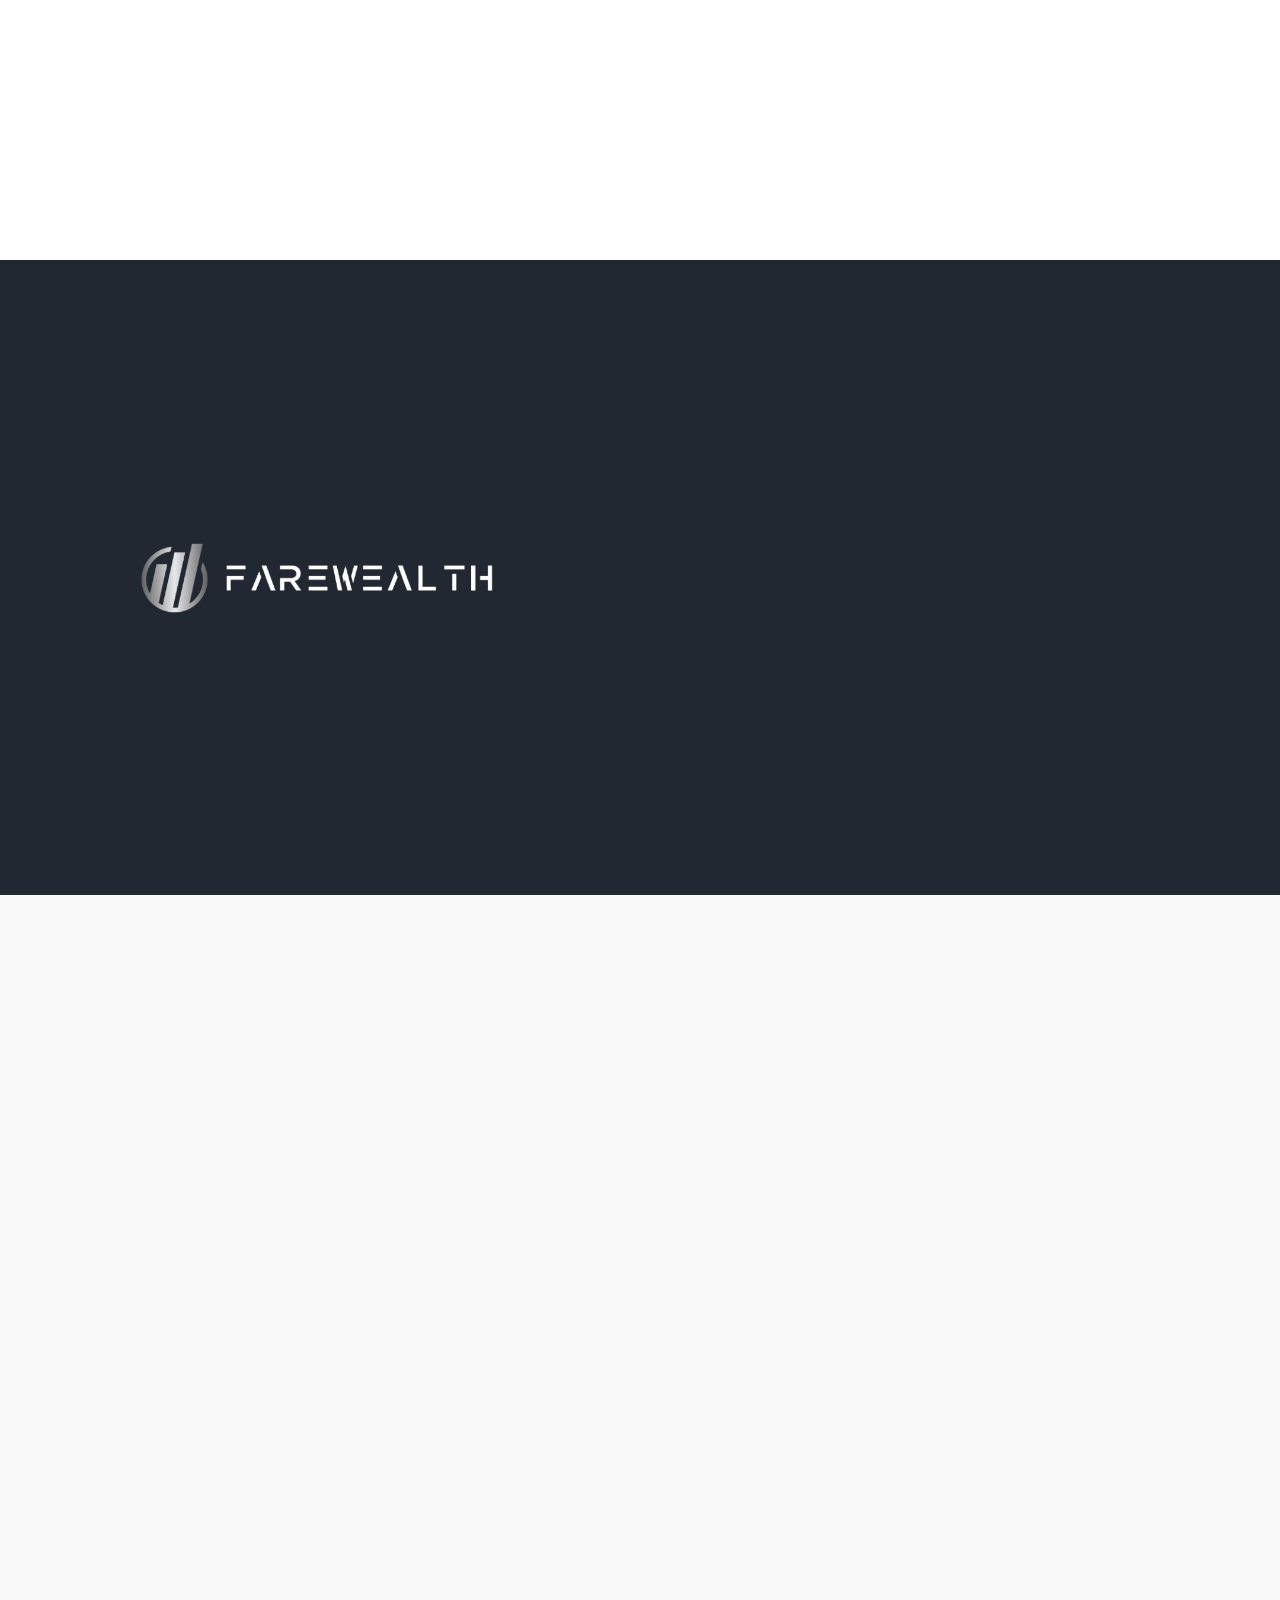
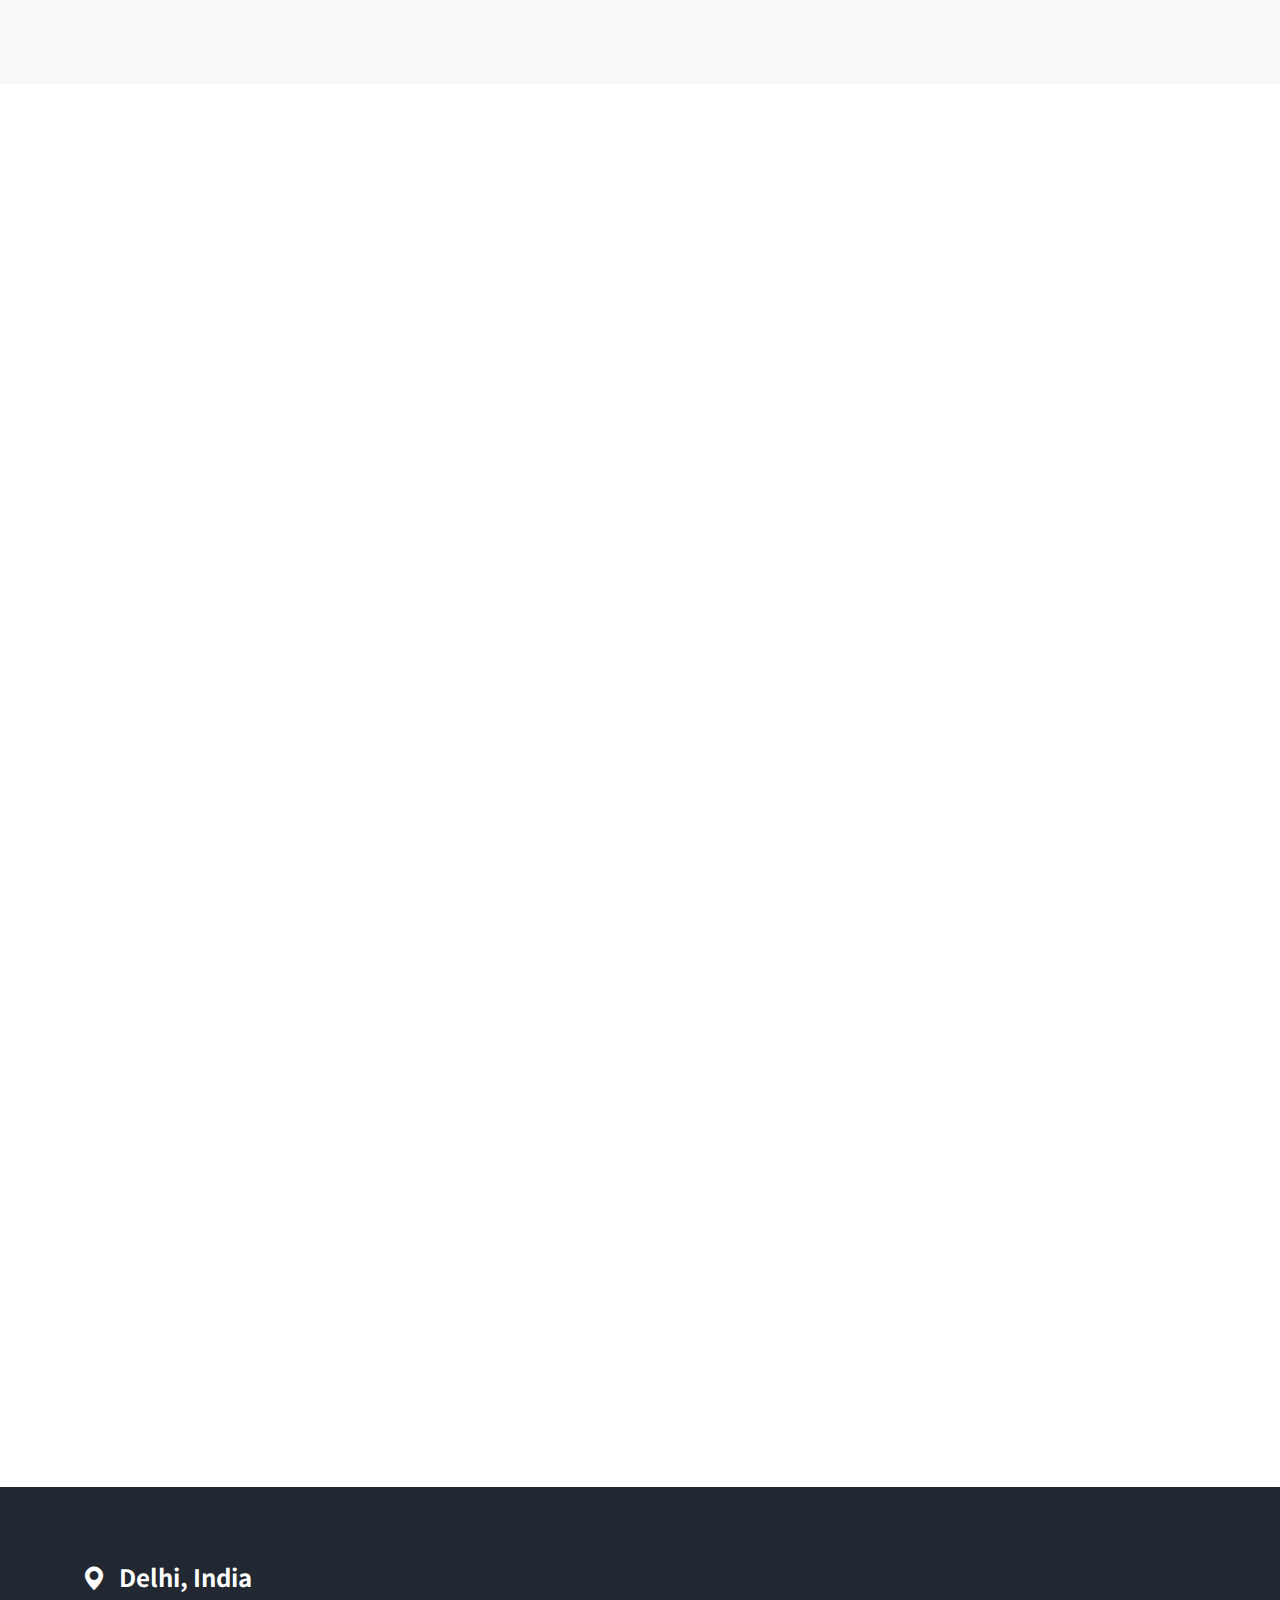
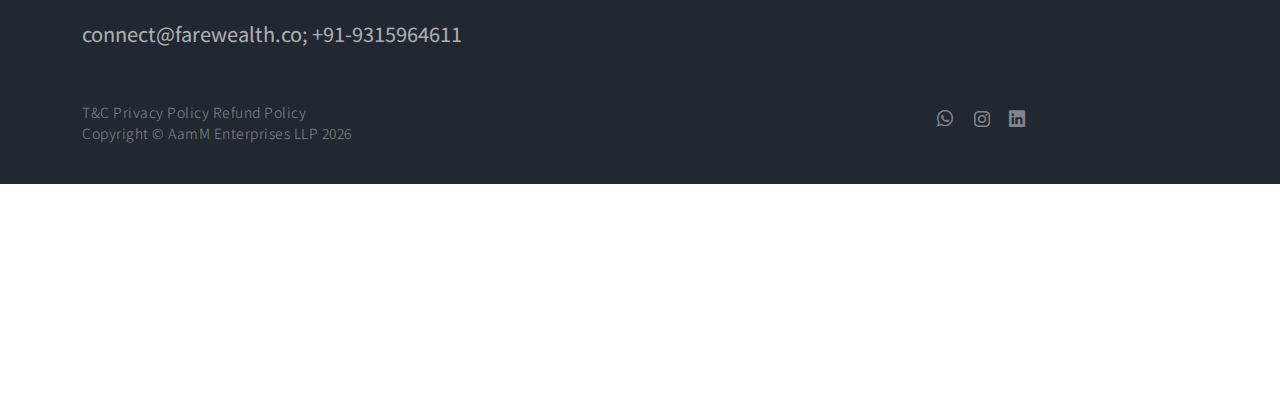
==== commit 5a41a1a0: "Update index.html" ====
--- a/index.html
+++ b/index.html
@@ -394,7 +394,7 @@
 
                             <h2 class="mb-4 text-center" data-aos="fade-up">  Ready to Embark on Your Journey to Financial Success? Write to Us</h2>
 
-                            <form action="https://script.google.com/macros/s/AKfycbwjyB2Yvc_RsYFOpd5zxSV2ZTTUUC3l555EymZQPy8Kl7MNuDoJr4MFDnYHr0AOpTbxMw/exec" method="post" class="contact-form" role="form" data-aos="fade-up">
+                            <form action="" method="post" class="contact-form" role="form" data-aos="fade-up">
 
                                 <div class="row">
 
@@ -492,7 +492,7 @@
                         <a class="copyright-text mb-0" href="legal.html#why" target="_blank">T&C</a>
                         <a class="copyright-text mb-0" href="legal.html#go" target="_blank">Privacy Policy</a>
                         <a class="copyright-text mb-0" href="legal.html#contact" target="_blank">Refund Policy</a>
-                        <p class="copyright-text mb-0">Copyright © AamM Solutions LLP <script>document.write(new Date().getFullYear());</script>
+                        <p class="copyright-text mb-0">Copyright © AamM Enterprises LLP <script>document.write(new Date().getFullYear());</script>
 
                       <!--  <br><br>Design: <a href="https://templatemo.com/page/1" target="_parent">TemplateMo</a></p>-->
 
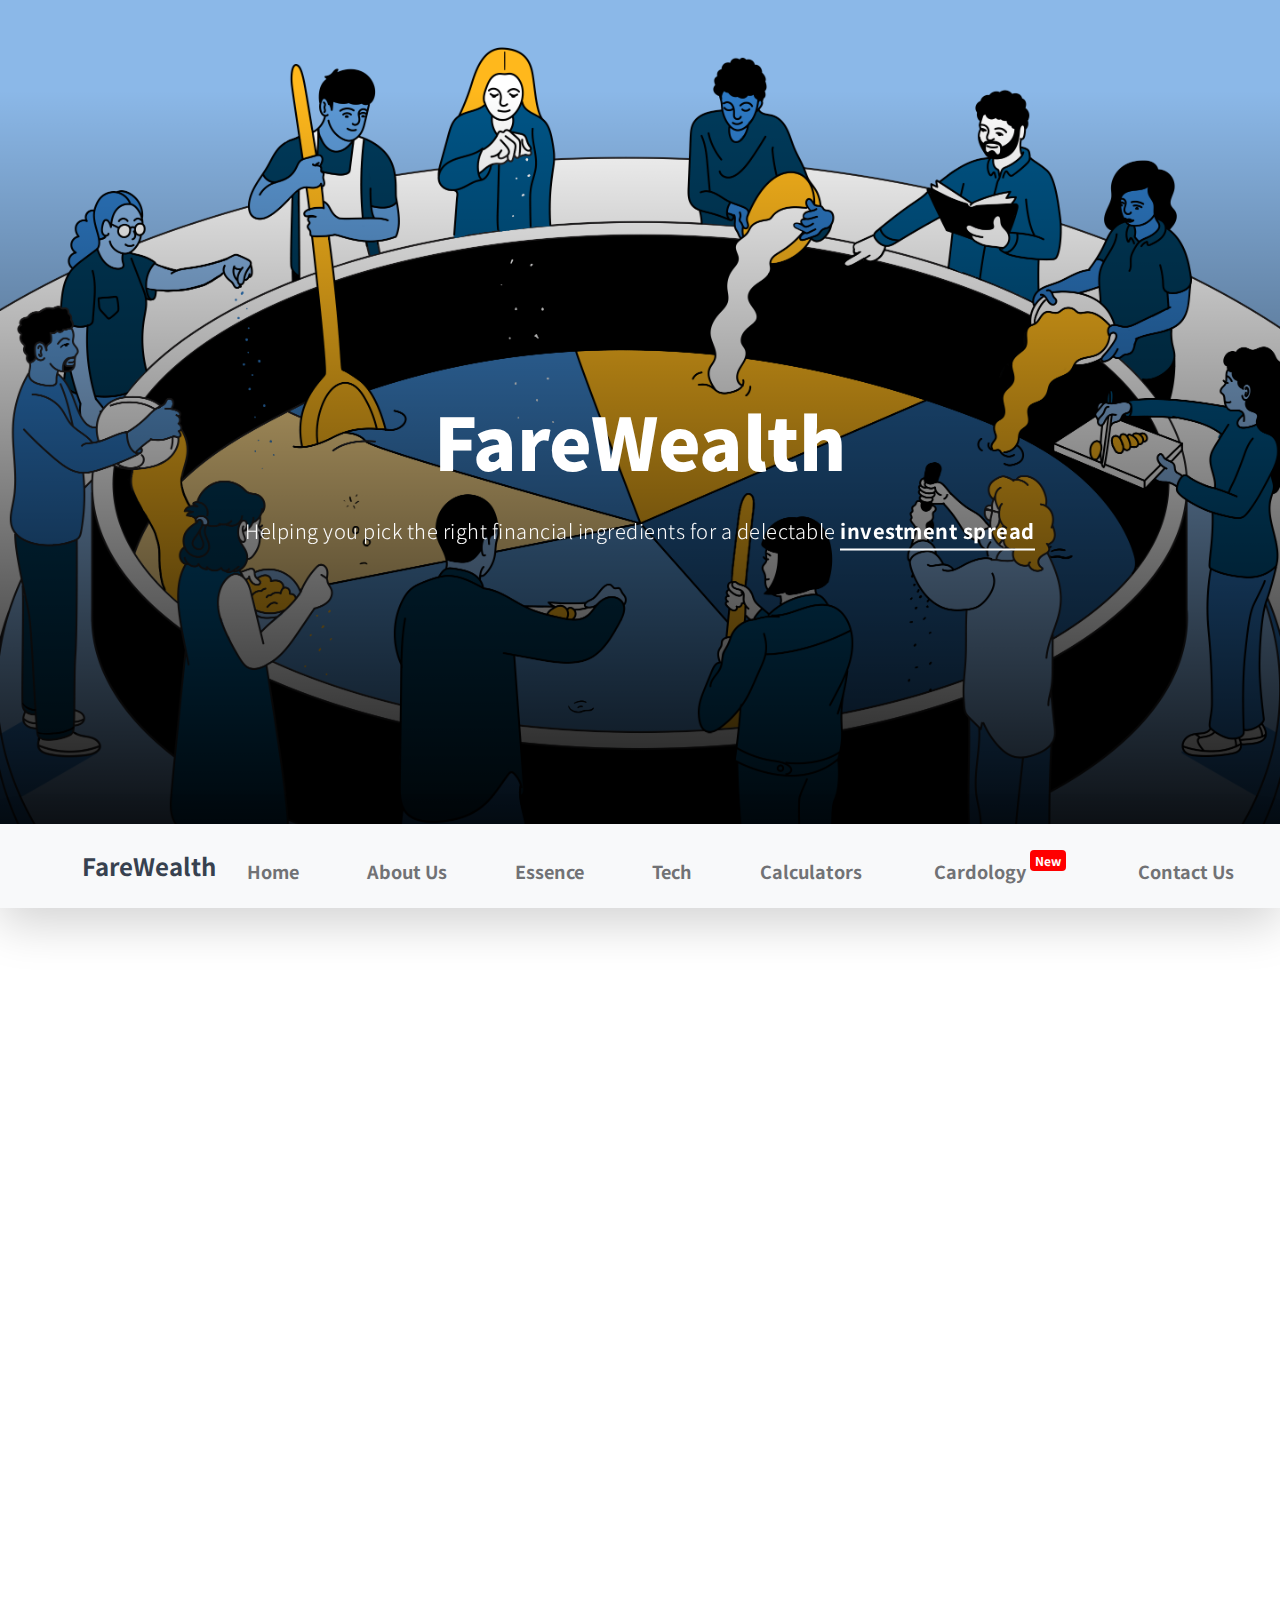
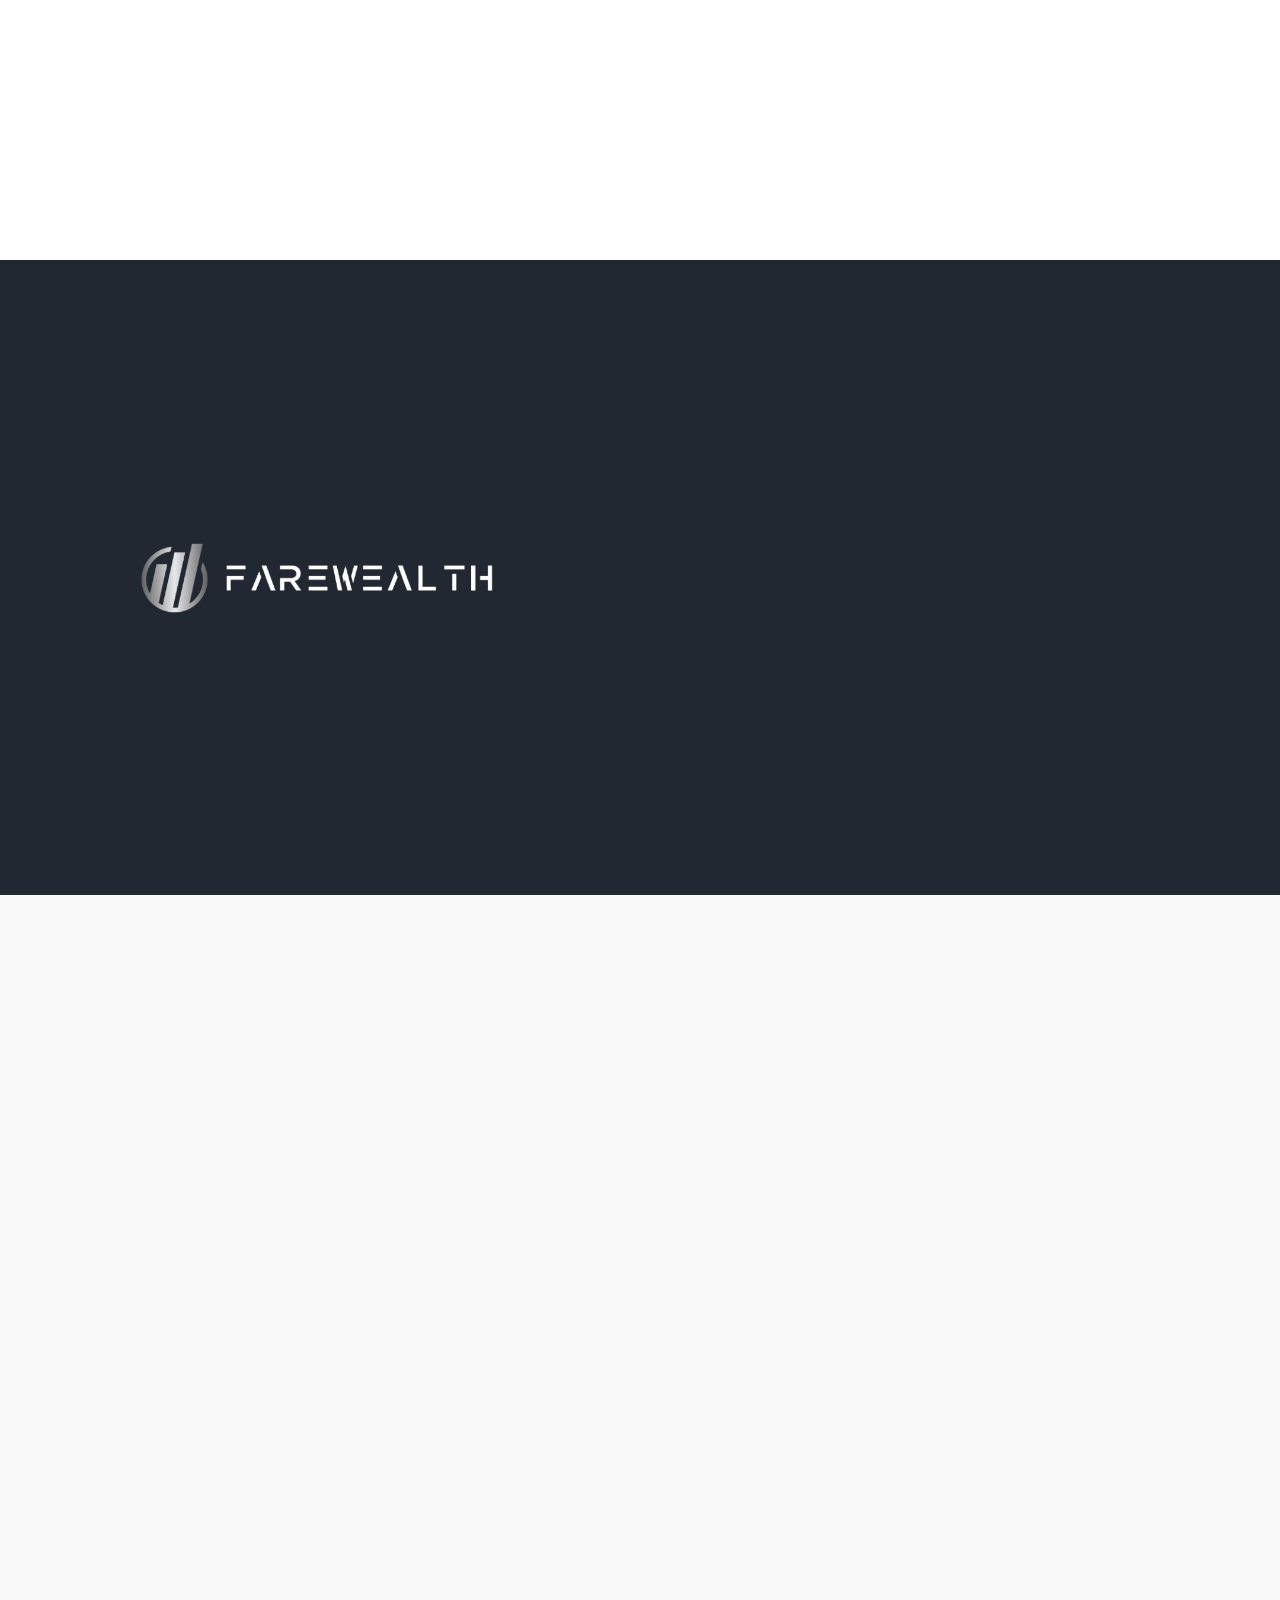
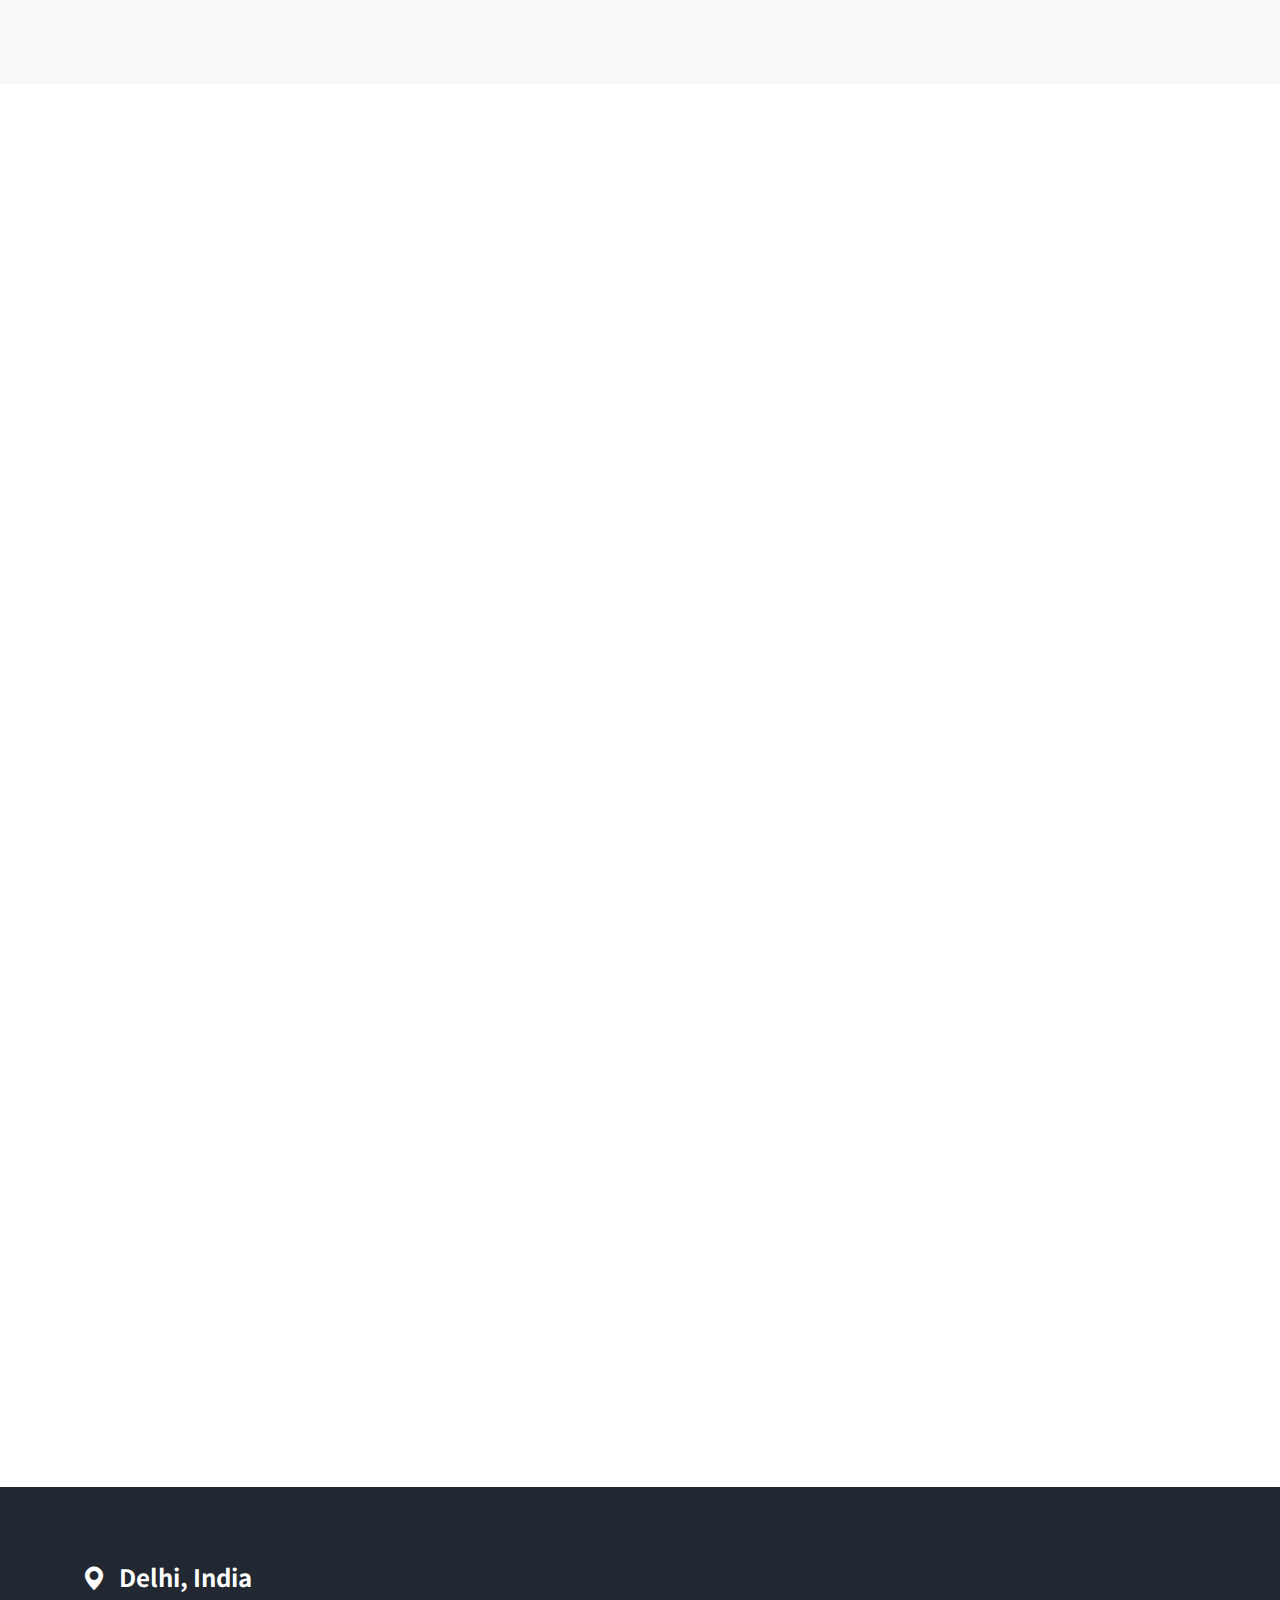
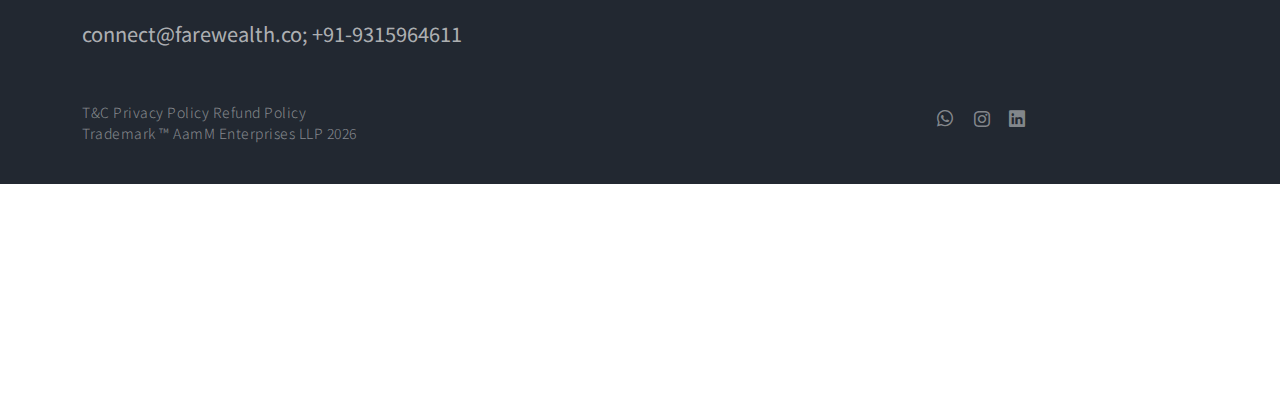
==== commit b3ae0acc: "Update index.html" ====
--- a/index.html
+++ b/index.html
@@ -492,7 +492,7 @@
                         <a class="copyright-text mb-0" href="legal.html#why" target="_blank">T&C</a>
                         <a class="copyright-text mb-0" href="legal.html#go" target="_blank">Privacy Policy</a>
                         <a class="copyright-text mb-0" href="legal.html#contact" target="_blank">Refund Policy</a>
-                        <p class="copyright-text mb-0">Copyright © AamM Enterprises LLP <script>document.write(new Date().getFullYear());</script>
+                        <p class="copyright-text mb-0">Trademark ™ AamM Enterprises LLP <script>document.write(new Date().getFullYear());</script>
 
                       <!--  <br><br>Design: <a href="https://templatemo.com/page/1" target="_parent">TemplateMo</a></p>-->
 
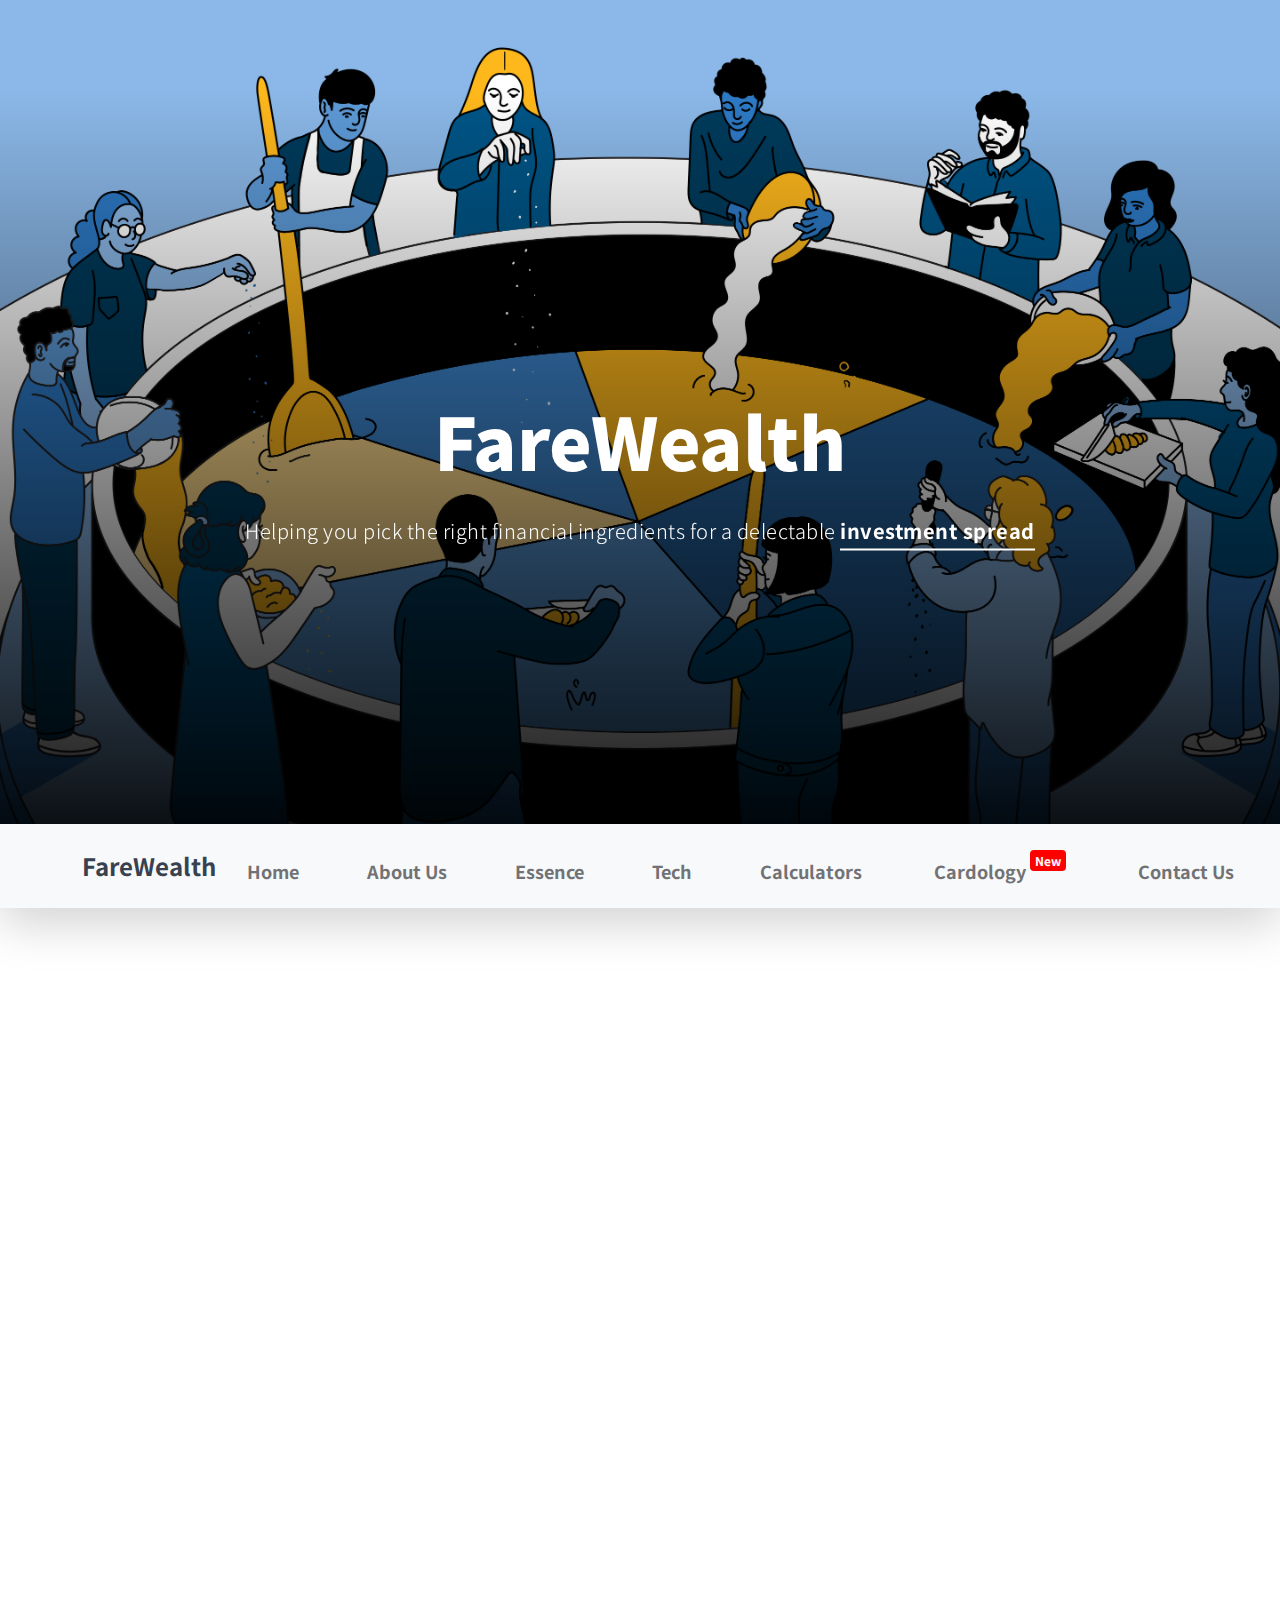
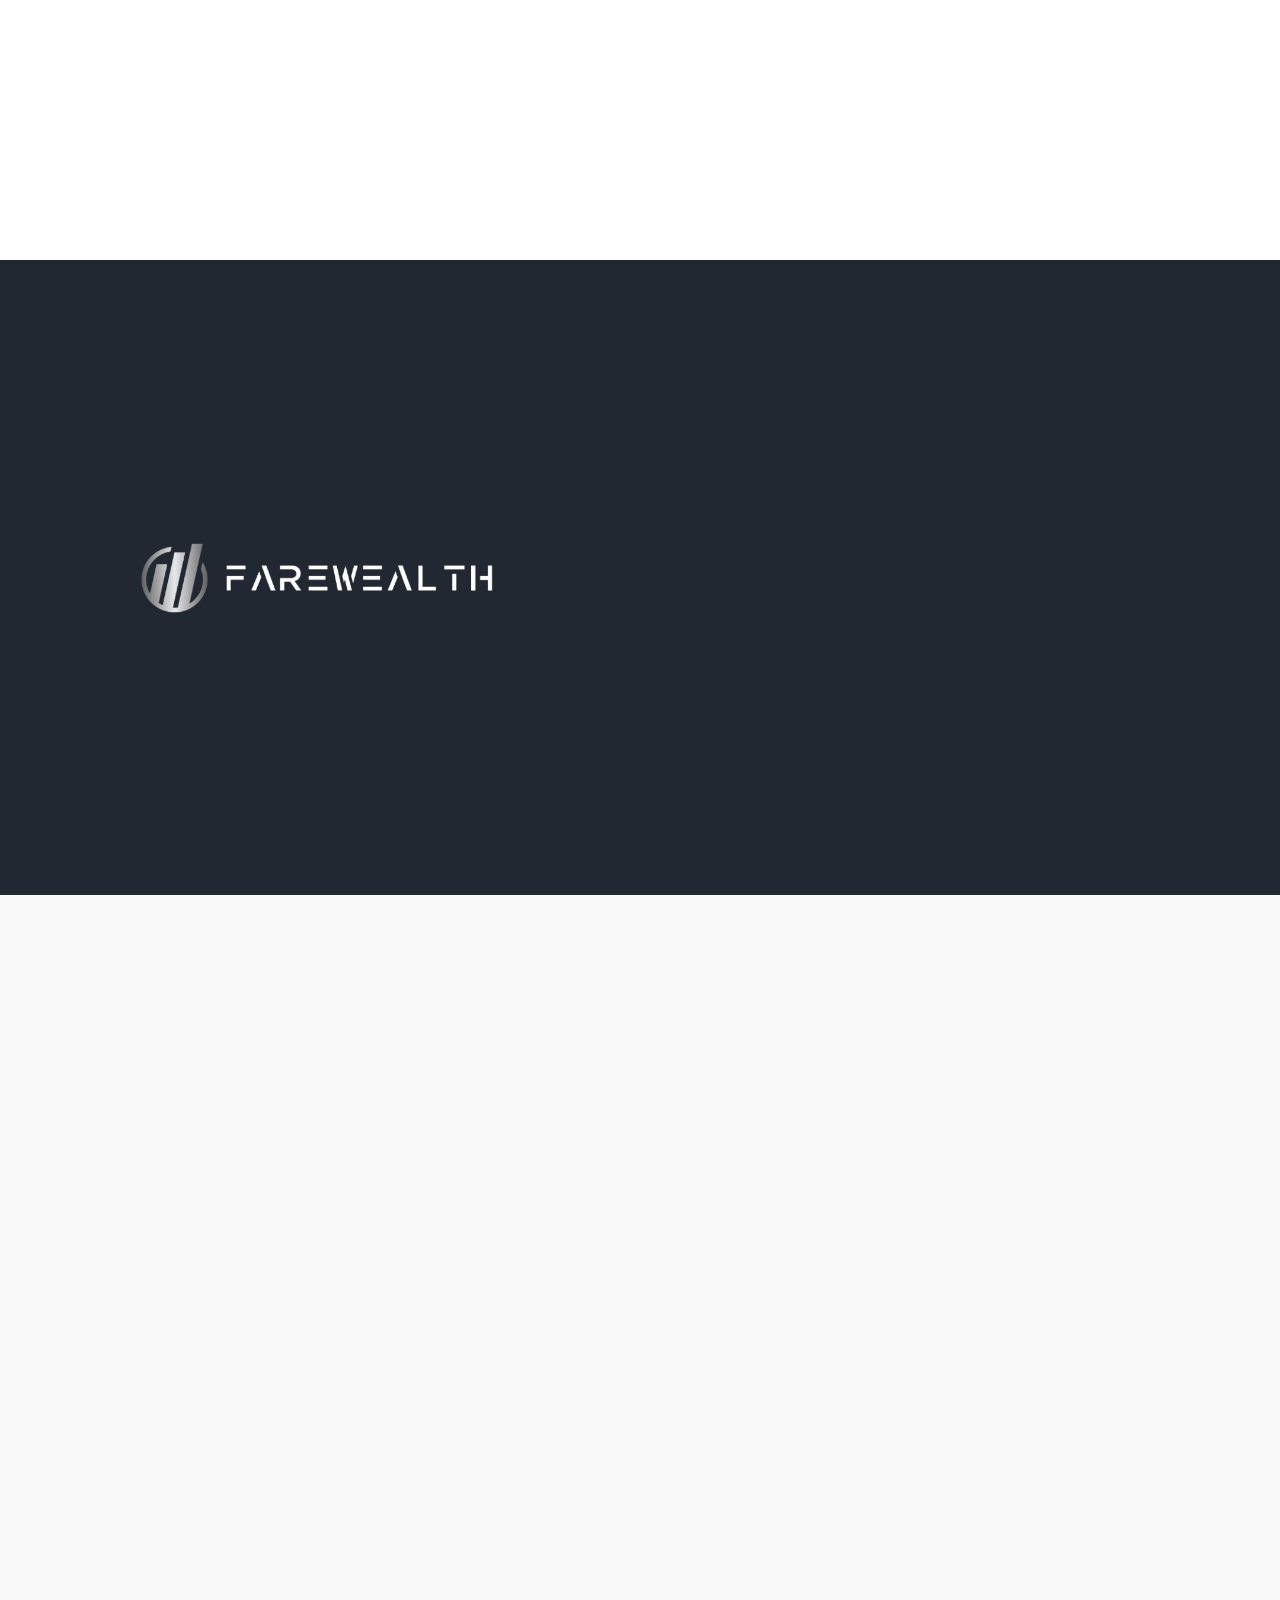
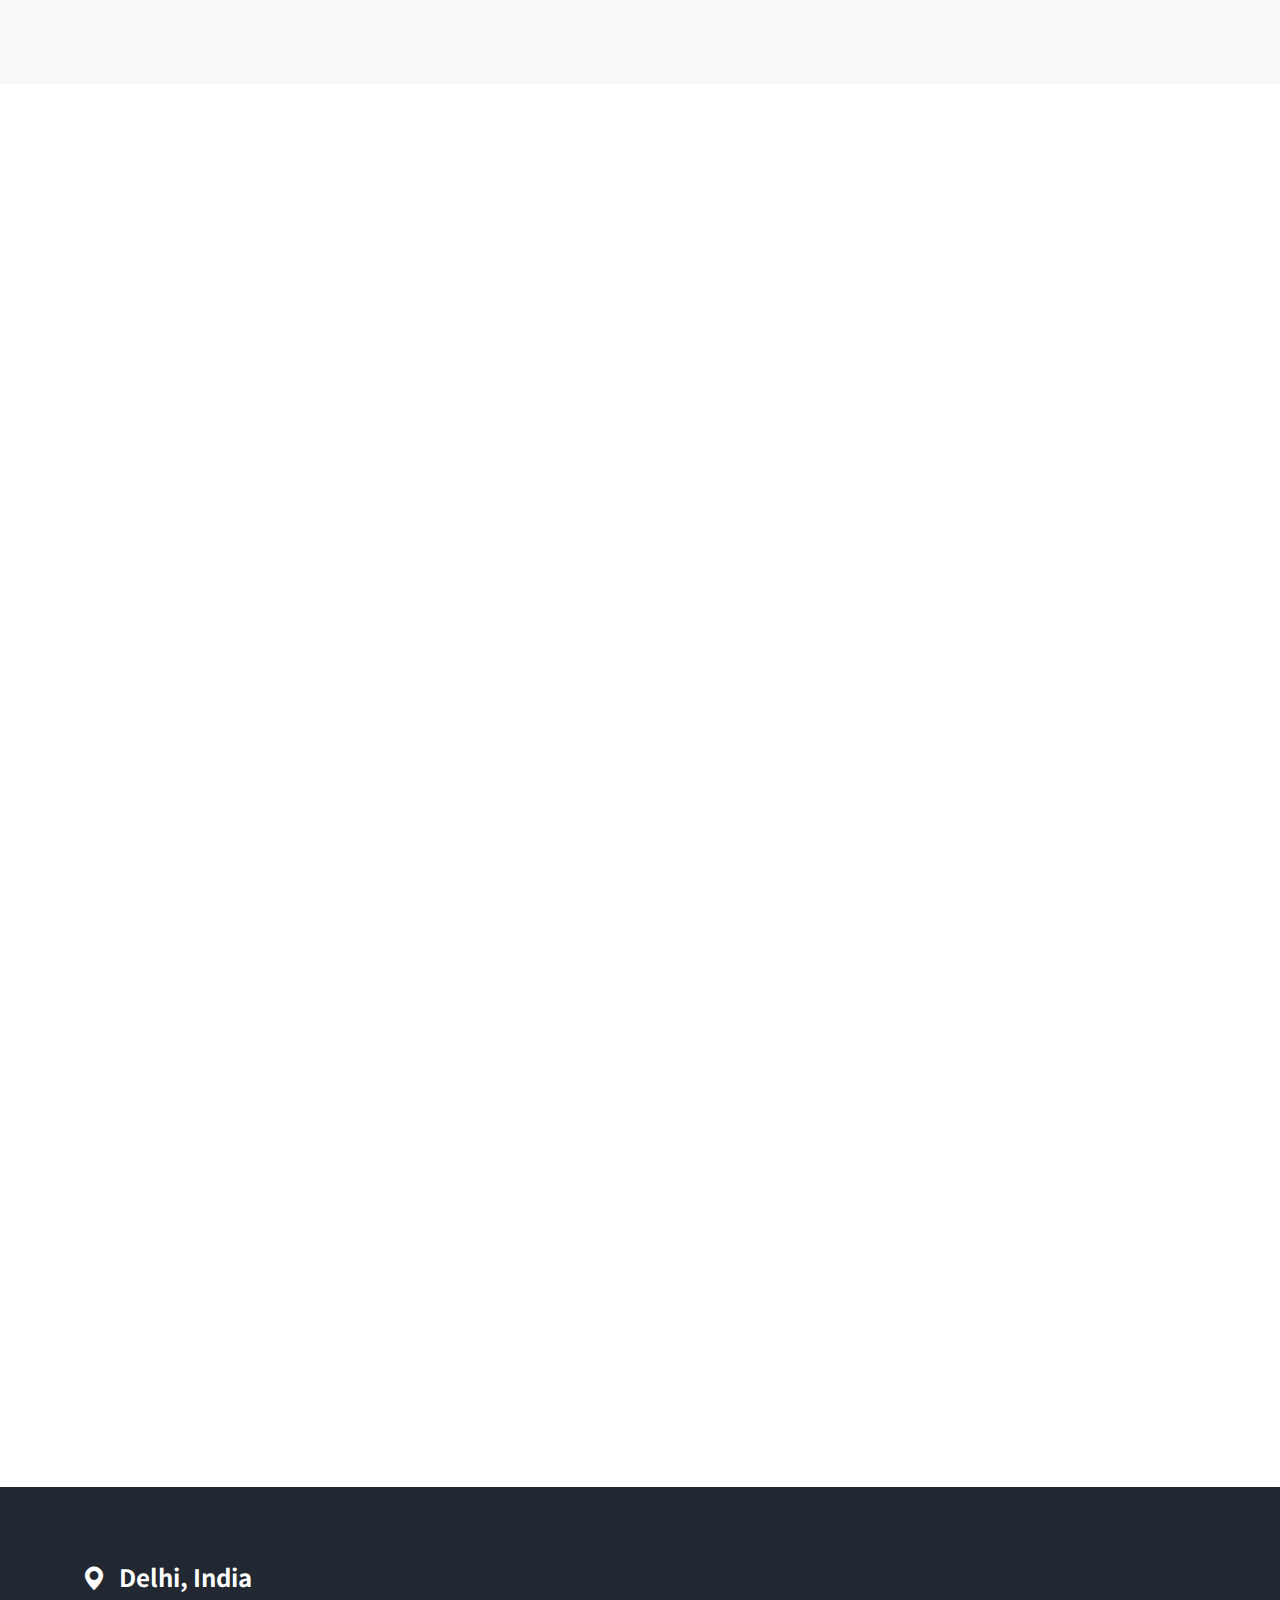
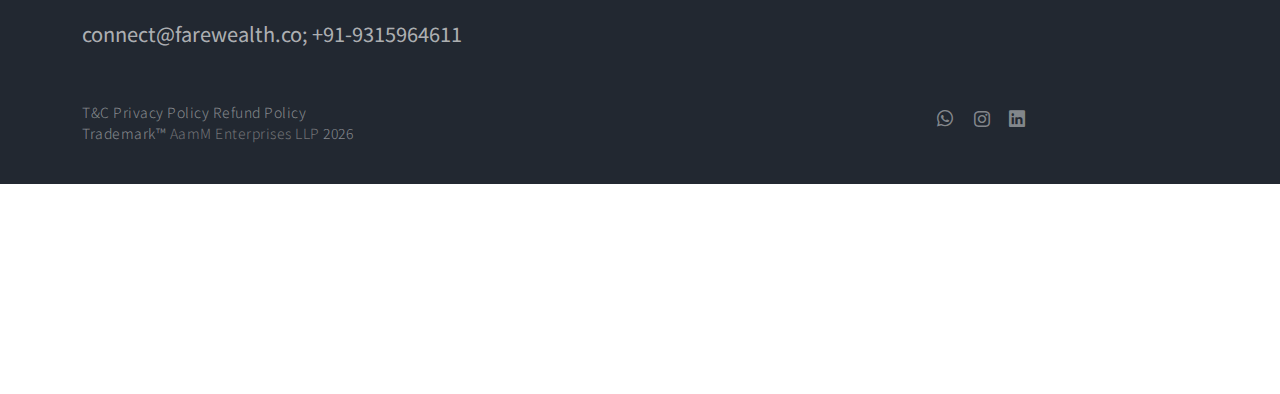
==== commit e2117659: "Update index.html" ====
--- a/index.html
+++ b/index.html
@@ -492,7 +492,7 @@
                         <a class="copyright-text mb-0" href="legal.html#why" target="_blank">T&C</a>
                         <a class="copyright-text mb-0" href="legal.html#go" target="_blank">Privacy Policy</a>
                         <a class="copyright-text mb-0" href="legal.html#contact" target="_blank">Refund Policy</a>
-                        <p class="copyright-text mb-0">Trademark ™ AamM Enterprises LLP <script>document.write(new Date().getFullYear());</script>
+                        <p class="copyright-text mb-0">Trademark™ <a target="blank" href="https://aamm.co.in/">AamM Enterprises LLP</a> <script>document.write(new Date().getFullYear());</script>
 
                       <!--  <br><br>Design: <a href="https://templatemo.com/page/1" target="_parent">TemplateMo</a></p>-->
 
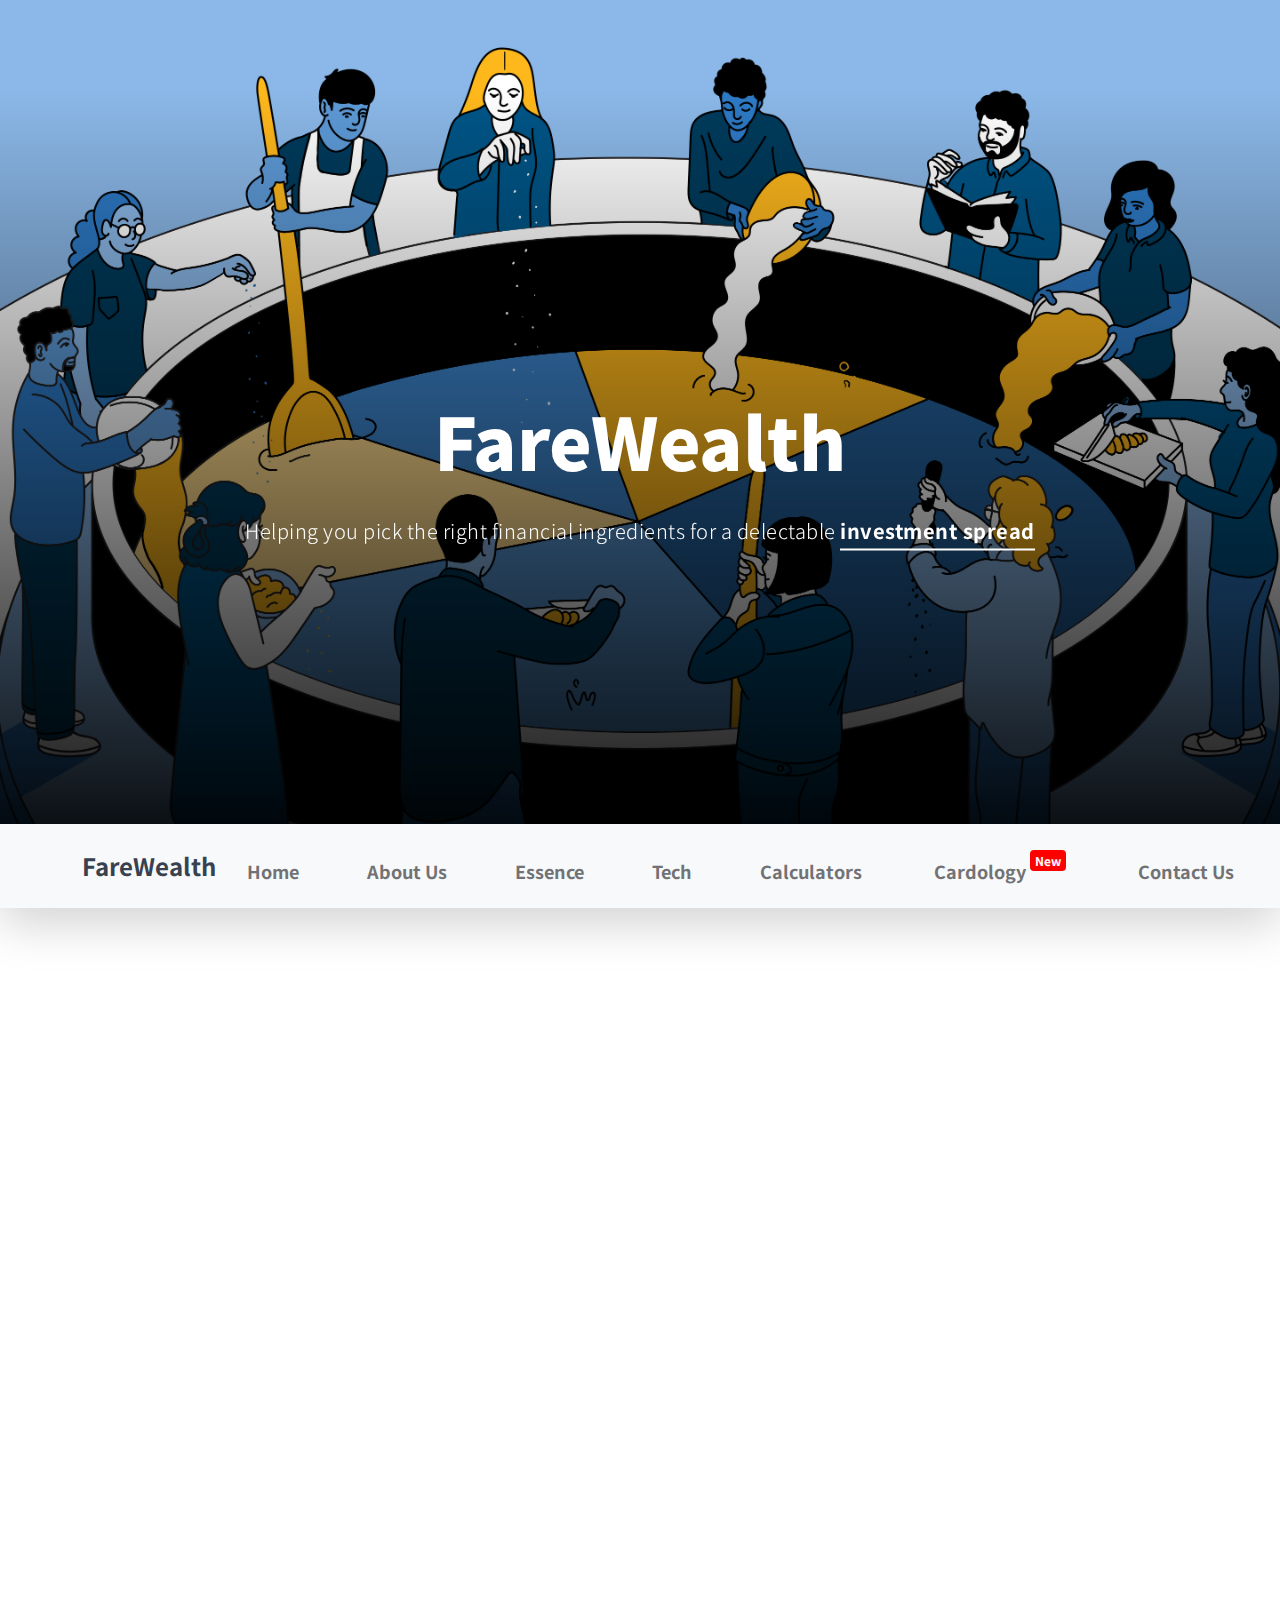
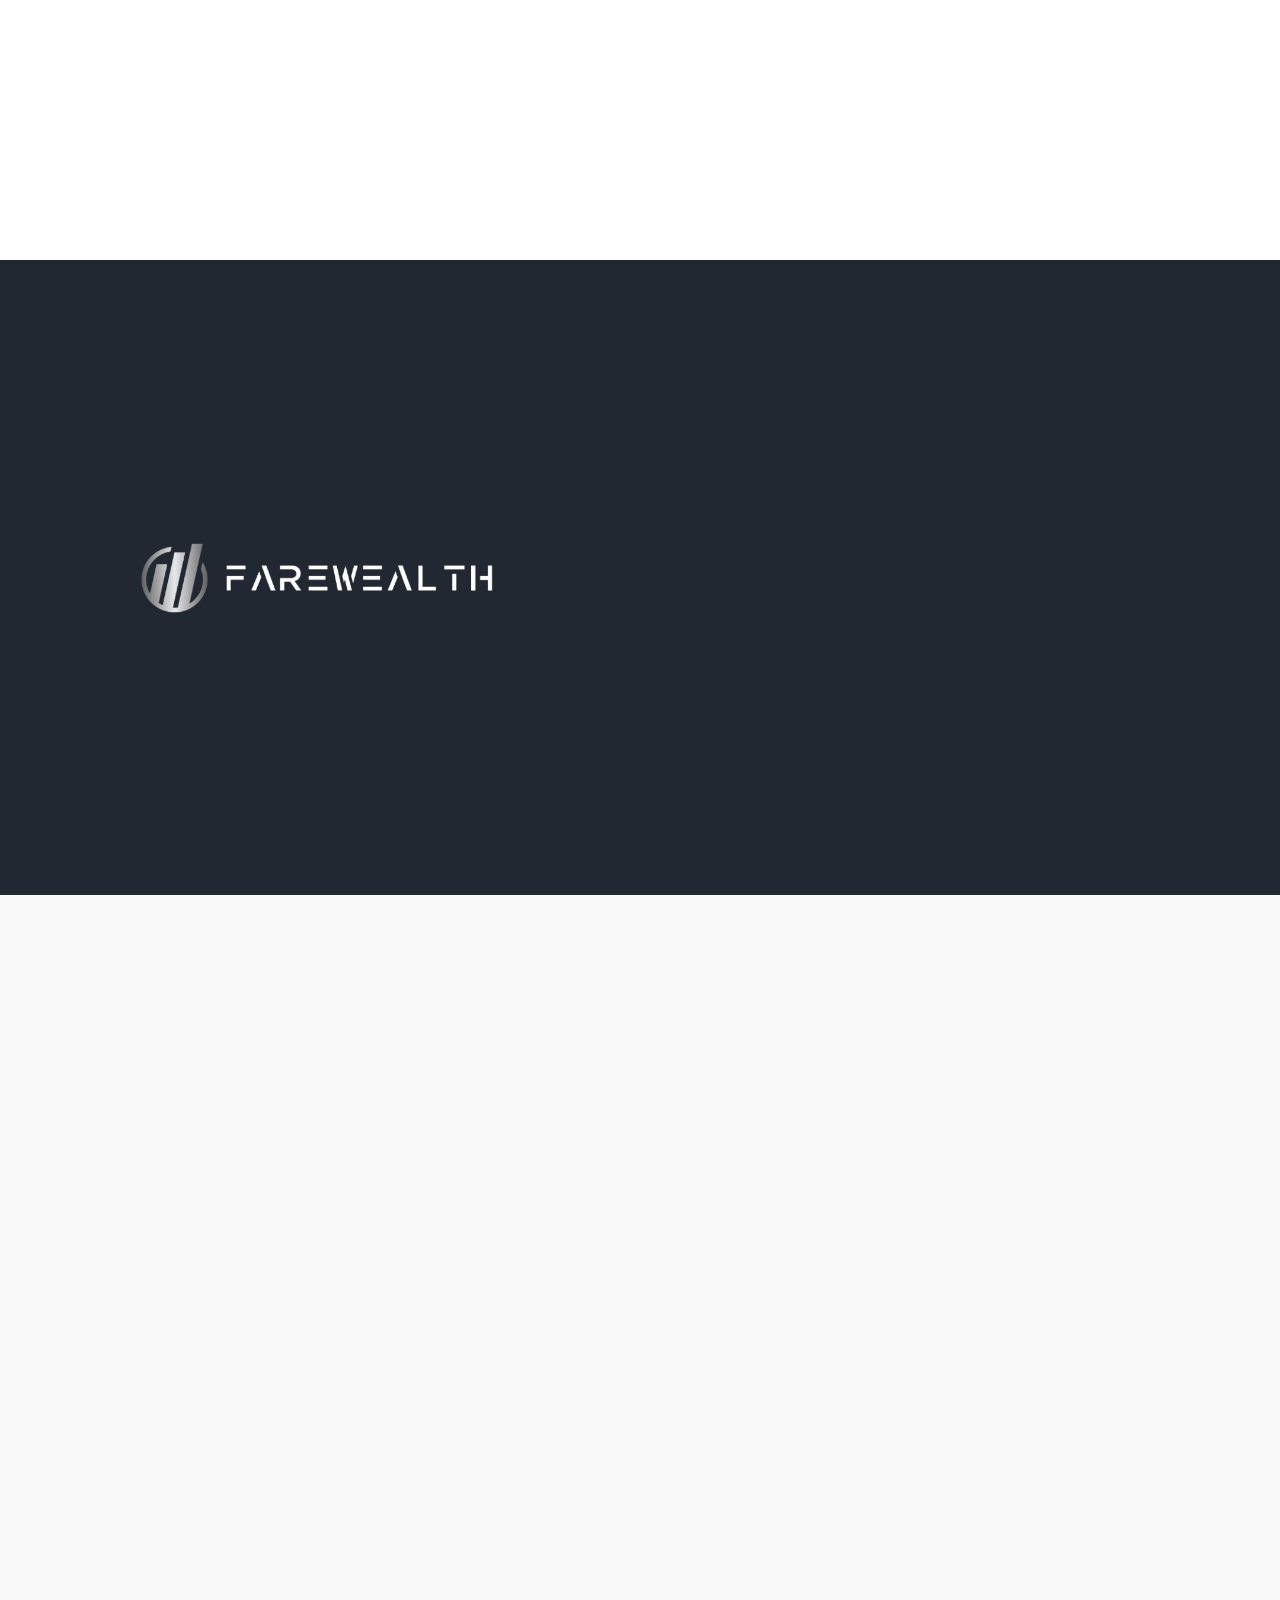
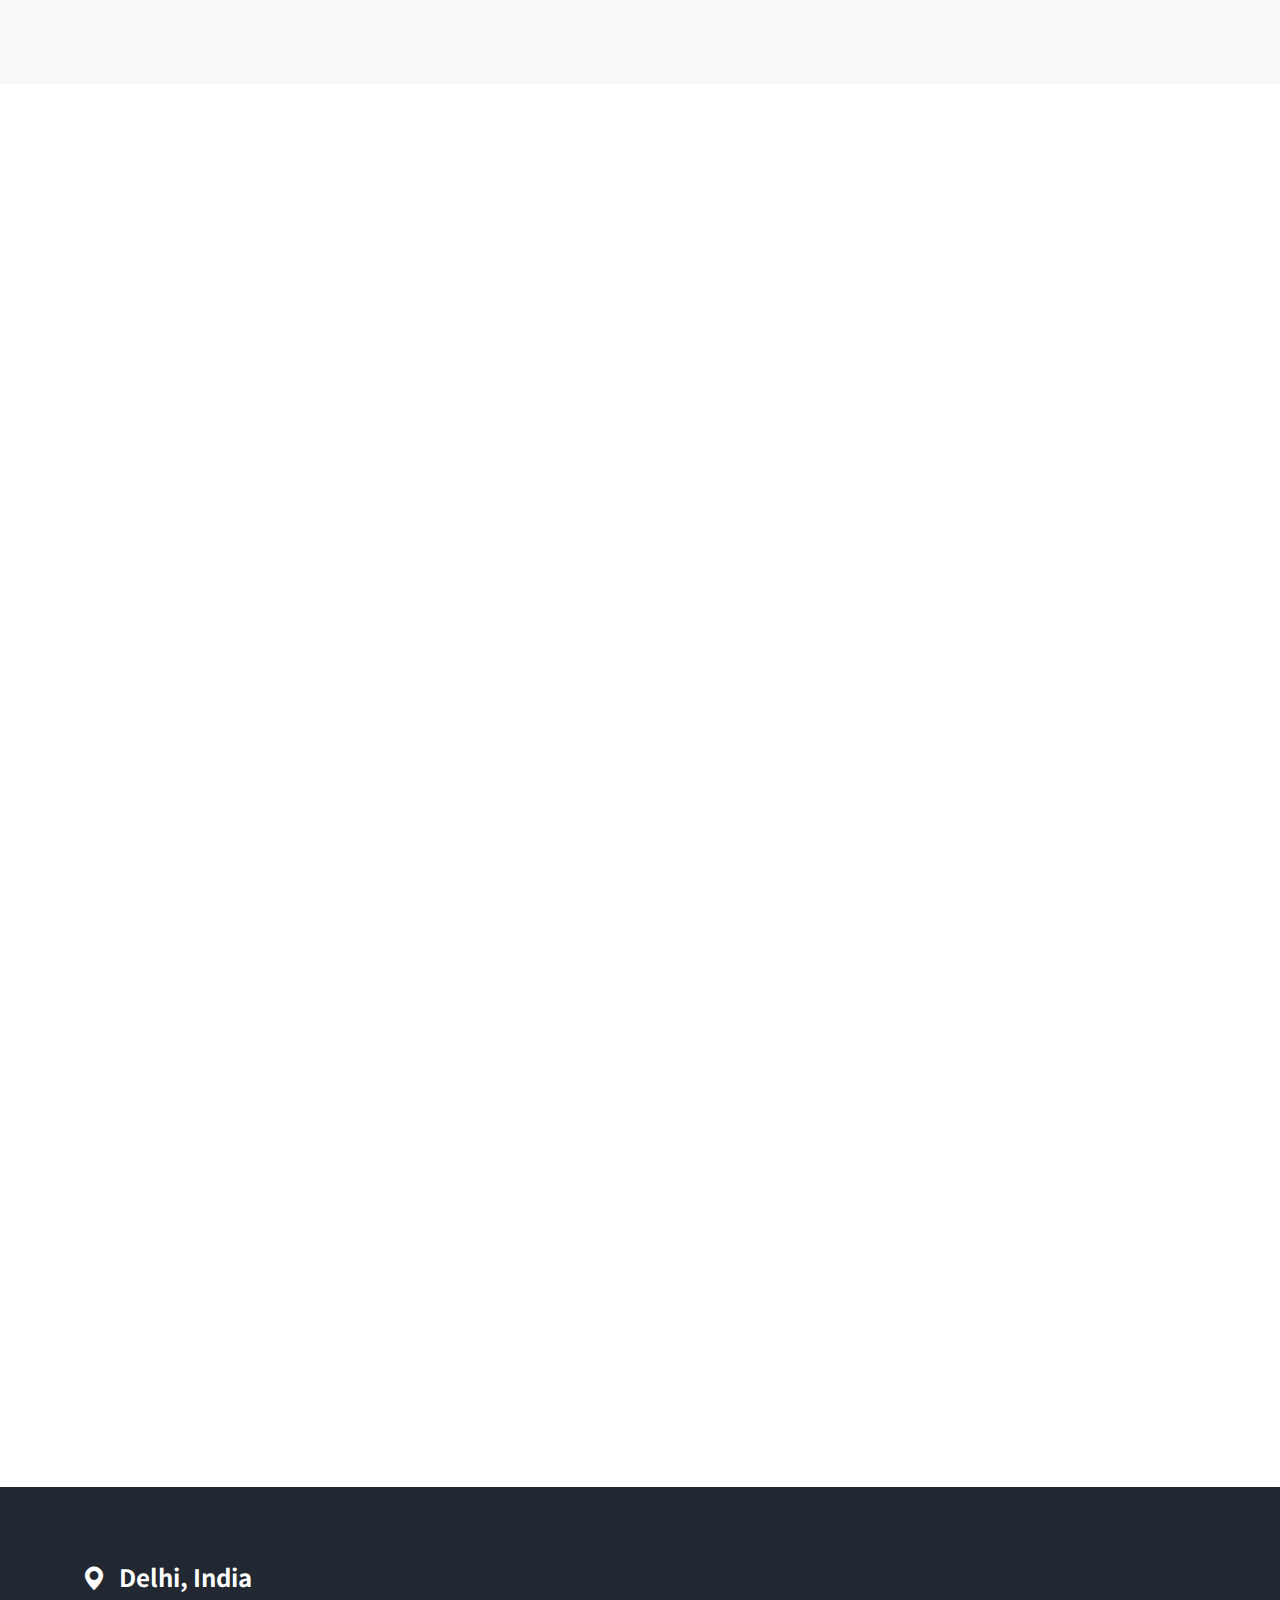
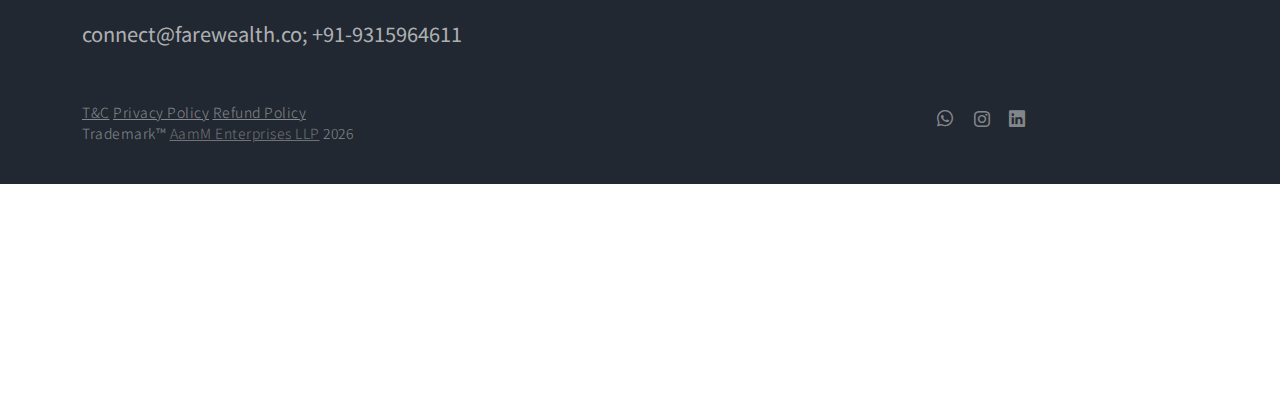
==== commit 7a7920b4: "Update index.html" ====
--- a/index.html
+++ b/index.html
@@ -489,10 +489,10 @@
 
                     <div class="col-6">
                         <p class="copyright-text mb-0">
-                        <a class="copyright-text mb-0" href="legal.html#why" target="_blank">T&C</a>
-                        <a class="copyright-text mb-0" href="legal.html#go" target="_blank">Privacy Policy</a>
-                        <a class="copyright-text mb-0" href="legal.html#contact" target="_blank">Refund Policy</a>
-                        <p class="copyright-text mb-0">Trademark™ <a target="blank" href="https://aamm.co.in/">AamM Enterprises LLP</a> <script>document.write(new Date().getFullYear());</script>
+                        <a class="copyright-text mb-0" href="legal.html#why" target="_blank"><u>T&C</u></a>
+                        <a class="copyright-text mb-0" href="legal.html#go" target="_blank"><u>Privacy Policy</u></a>
+                        <a class="copyright-text mb-0" href="legal.html#contact" target="_blank"><u>Refund Policy</u></a>
+                        <p class="copyright-text mb-0">Trademark™ <a target="blank" href="https://aamm.co.in/"><u>AamM Enterprises LLP</u></a> <script>document.write(new Date().getFullYear());</script>
 
                       <!--  <br><br>Design: <a href="https://templatemo.com/page/1" target="_parent">TemplateMo</a></p>-->
 
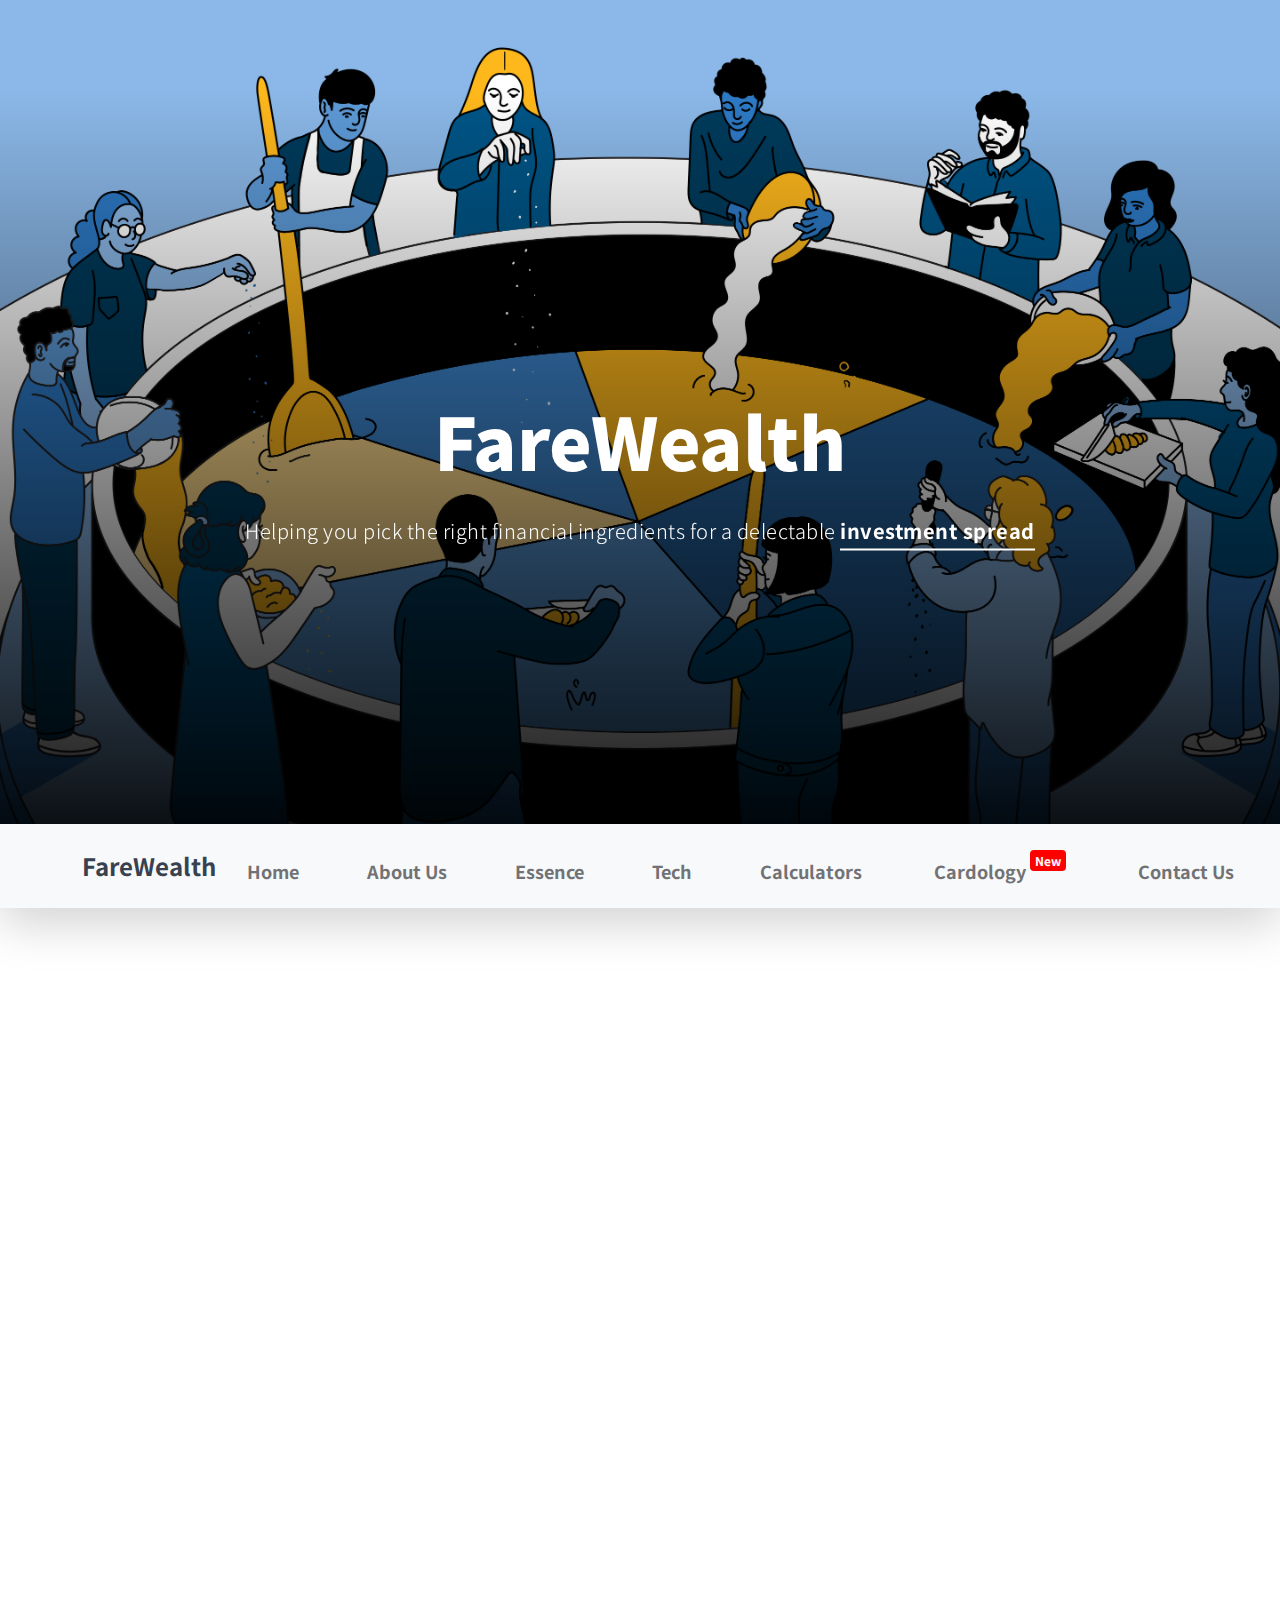
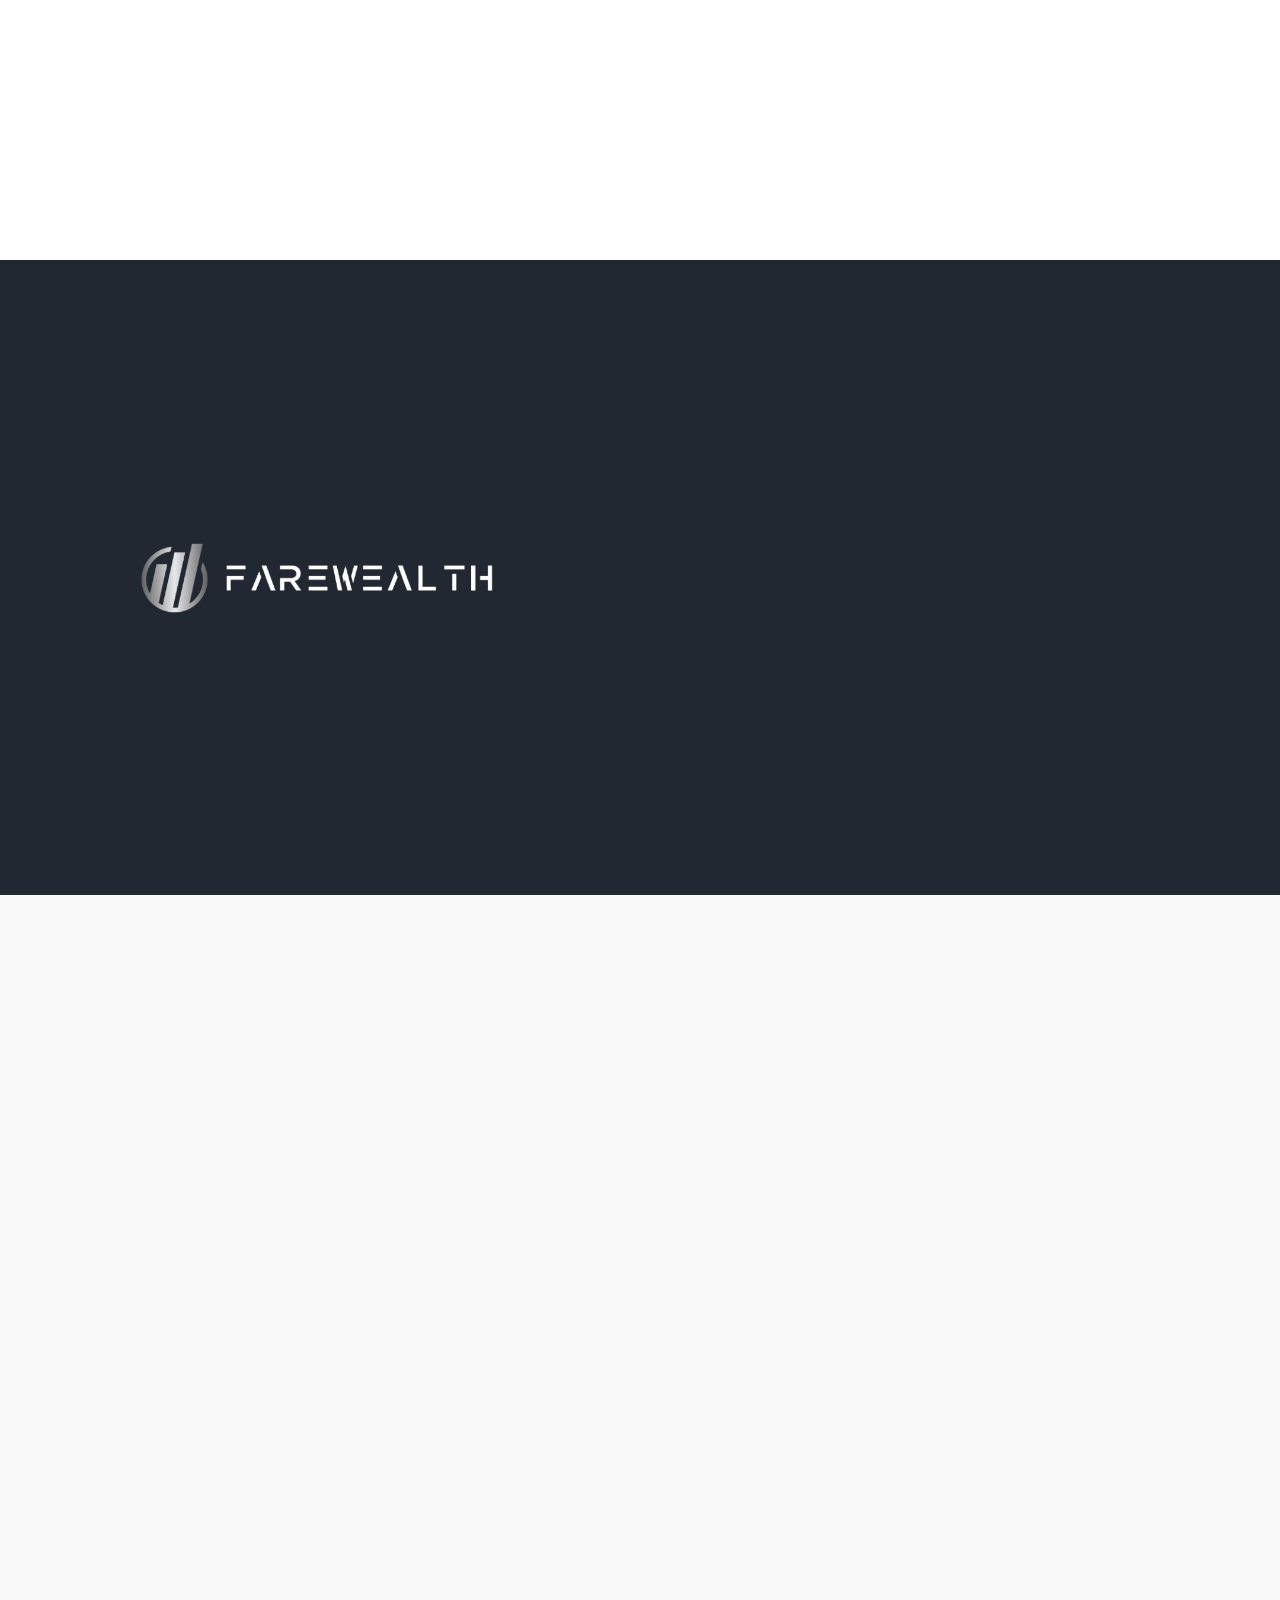
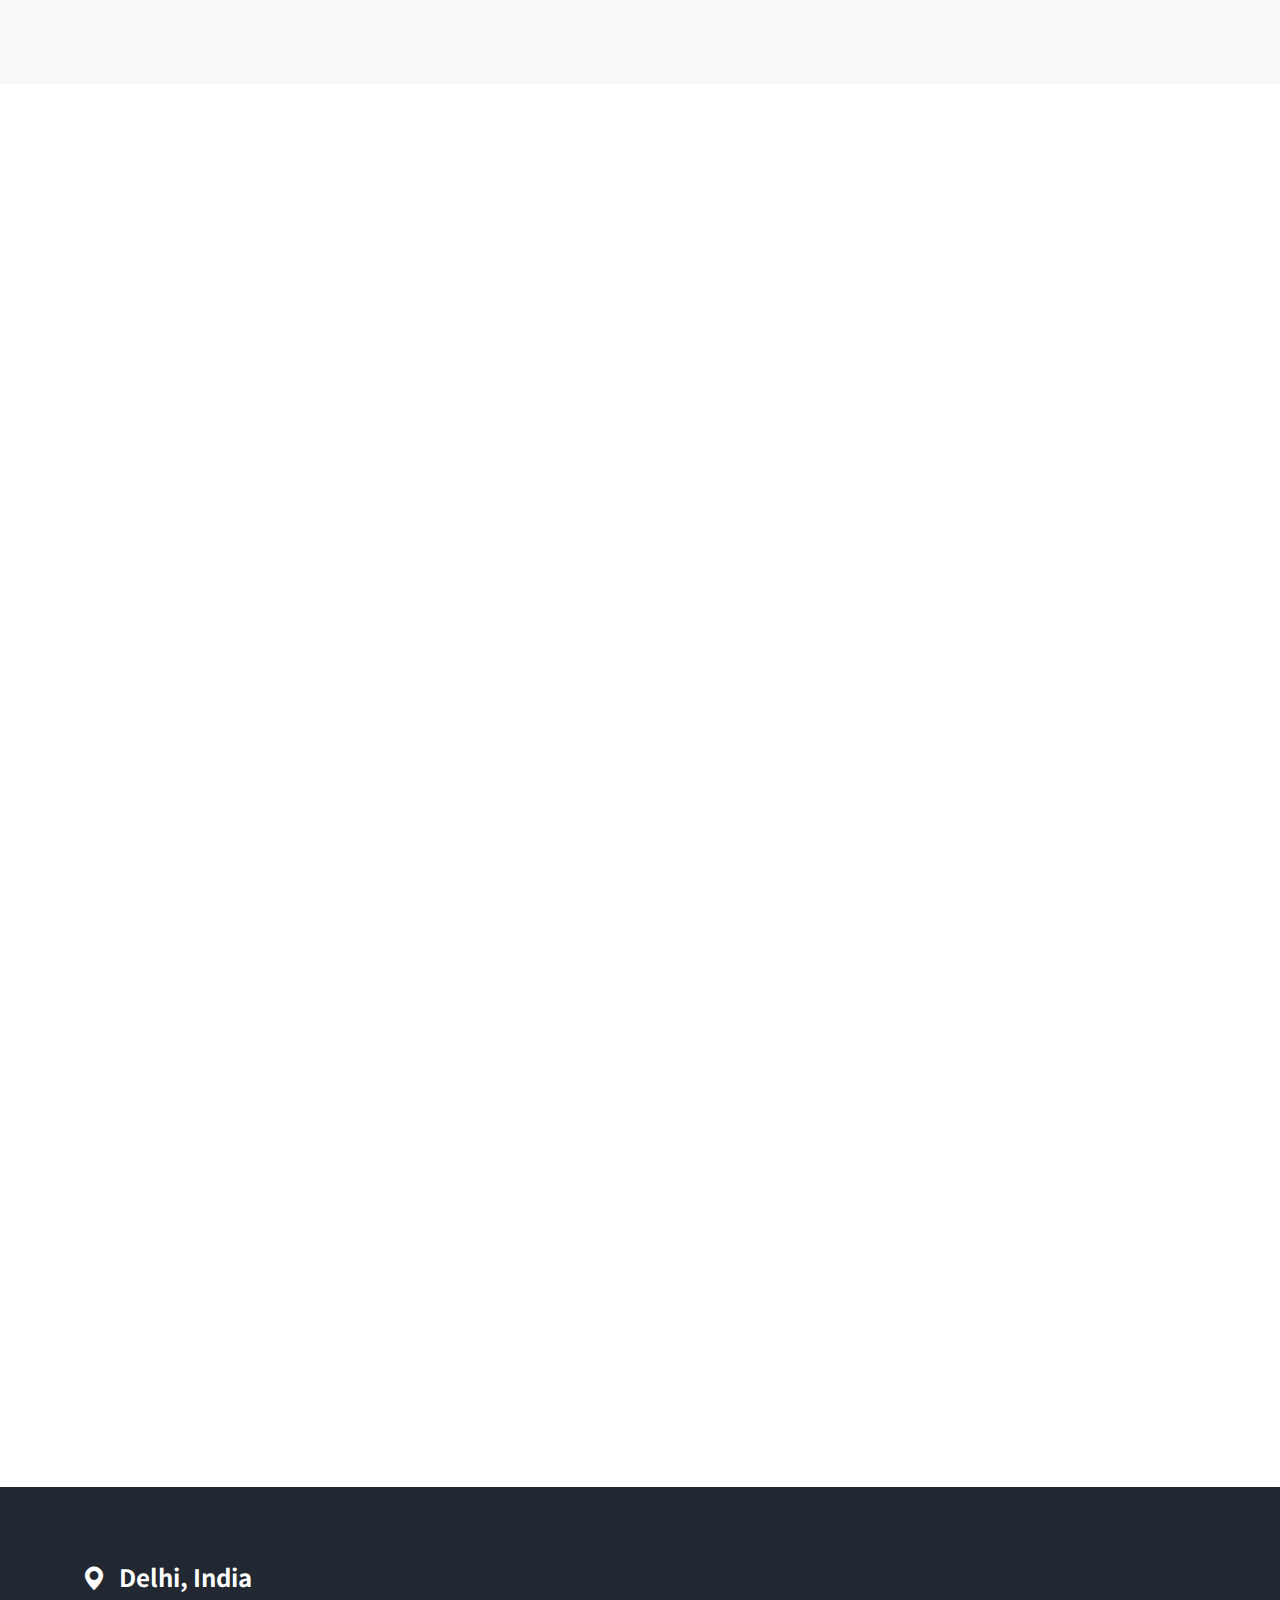
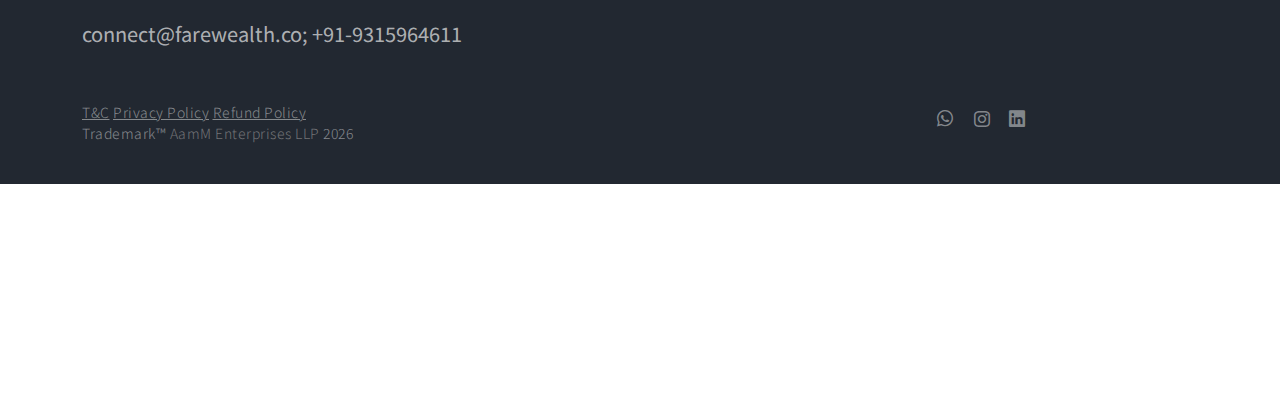
==== commit 07721d7c: "Update index.html" ====
--- a/index.html
+++ b/index.html
@@ -492,7 +492,7 @@
                         <a class="copyright-text mb-0" href="legal.html#why" target="_blank"><u>T&C</u></a>
                         <a class="copyright-text mb-0" href="legal.html#go" target="_blank"><u>Privacy Policy</u></a>
                         <a class="copyright-text mb-0" href="legal.html#contact" target="_blank"><u>Refund Policy</u></a>
-                        <p class="copyright-text mb-0">Trademark™ <a target="blank" href="https://aamm.co.in/"><u>AamM Enterprises LLP</u></a> <script>document.write(new Date().getFullYear());</script>
+                        <p class="copyright-text mb-0">Trademark™ <a target="blank" href="https://aamm.co.in/">AamM Enterprises LLP</a> <script>document.write(new Date().getFullYear());</script>
 
                       <!--  <br><br>Design: <a href="https://templatemo.com/page/1" target="_parent">TemplateMo</a></p>-->
 
